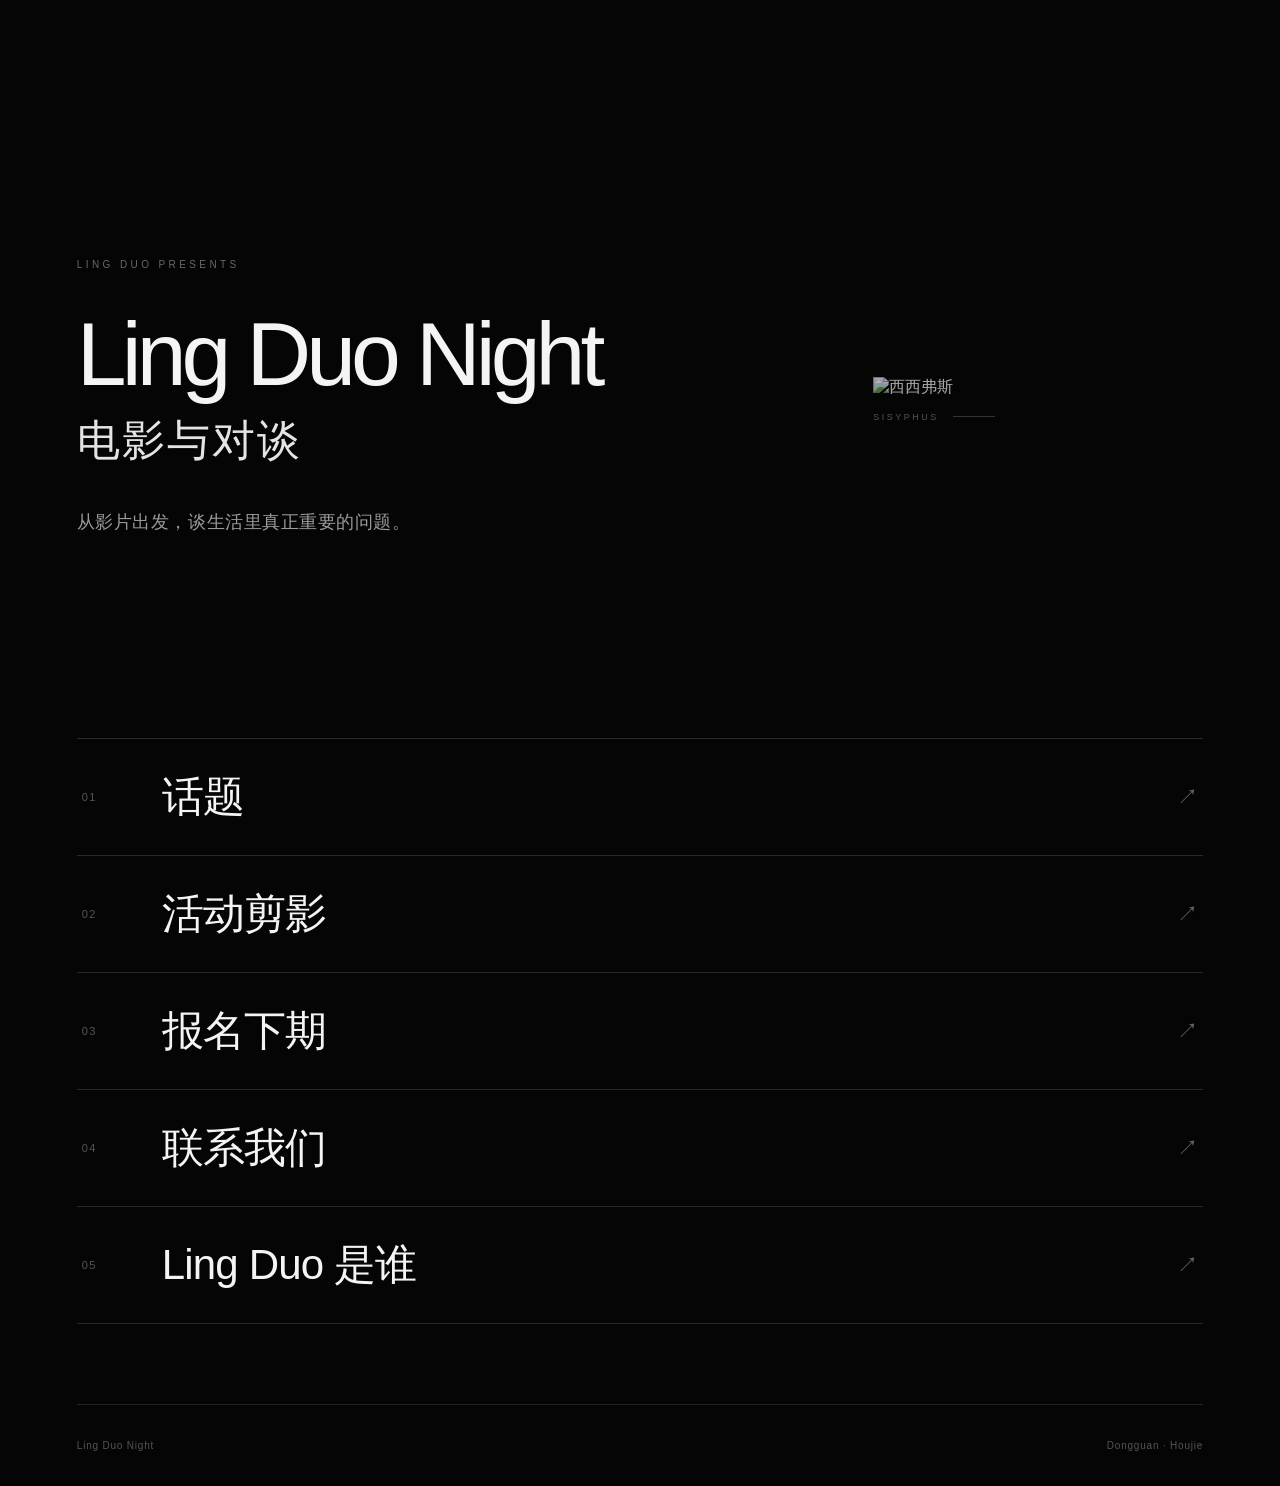
==== index.html @ 49d31a4d "Update gallery and site" ====
<!DOCTYPE html>
<html lang="zh-CN">

<head>
  <meta charset="UTF-8">
  <meta name="viewport" content="width=device-width, initial-scale=1.0">

  <title>Ling Duo Night｜电影与对谈</title>

  <link rel="stylesheet" href="style.css">
</head>


<body>

  <main class="home">

    <!-- =========================================
         HERO
    ========================================== -->

    <section class="hero home-hero">

      <!-- 左侧文字 -->
      <div class="hero-copy">

        <div class="small-title">
          LING DUO PRESENTS
        </div>


        <h1>
          Ling Duo Night
          <span>电影与对谈</span>
        </h1>


        <p class="intro">
          从影片出发，谈生活里真正重要的问题。
        </p>

      </div>


      <!-- 右侧艺术图 -->
      <figure class="home-art">

        <img
          src="images/sisyphus.jpg"
          alt="西西弗斯"
        >

        <figcaption>
          <span>SISYPHUS</span>
          <span class="art-caption-line"></span>
        </figcaption>

      </figure>

    </section>



    <!-- =========================================
         MENU
    ========================================== -->

    <nav class="menu">


      <a href="topics.html" class="menu-item">

        <span class="number">
          01
        </span>

        <span class="menu-title">
          话题
        </span>

        <span class="arrow">
          ↗
        </span>

      </a>



      <a href="gallery.html" class="menu-item">

        <span class="number">
          02
        </span>

        <span class="menu-title">
          活动剪影
        </span>

        <span class="arrow">
          ↗
        </span>

      </a>



      <a href="signup.html" class="menu-item">

        <span class="number">
          03
        </span>

        <span class="menu-title">
          报名下期
        </span>

        <span class="arrow">
          ↗
        </span>

      </a>



      <a href="contact.html" class="menu-item">

        <span class="number">
          04
        </span>

        <span class="menu-title">
          联系我们
        </span>

        <span class="arrow">
          ↗
        </span>

      </a>



      <a href="about.html" class="menu-item">

        <span class="number">
          05
        </span>

        <span class="menu-title">
          Ling Duo 是谁
        </span>

        <span class="arrow">
          ↗
        </span>

      </a>


    </nav>

  </main>



  <!-- =========================================
       FOOTER
  ========================================== -->

  <footer>

    <span>
      Ling Duo Night
    </span>

    <span>
      Dongguan · Houjie
    </span>

  </footer>


</body>

</html>
---- style.css ----
/* =========================================
   LING DUO NIGHT
   GLOBAL STYLE
========================================= */


/* =========================================
   01. RESET
========================================= */

* {
  margin: 0;
  padding: 0;
  box-sizing: border-box;
}

html {
  scroll-behavior: smooth;
}

body {
  background: #050505;
  color: #f4f4f4;

  font-family:
    -apple-system,
    BlinkMacSystemFont,
    "Helvetica Neue",
    Arial,
    "PingFang SC",
    "Hiragino Sans GB",
    "Microsoft YaHei",
    sans-serif;

  min-height: 100vh;

  -webkit-font-smoothing: antialiased;
}


/* =========================================
   02. HOME
========================================= */

.home {
  width: 88%;
  max-width: 1200px;

  margin: 0 auto;

  padding: 90px 0 80px;
}


/* =========================================
   03. HERO
========================================= */

.hero {
  position: relative;

  min-height: 64vh;

  display: flex;
  flex-direction: column;
  justify-content: center;
}

.small-title {
  position: absolute;

  top: 10px;
  left: 0;

  font-size: 10px;

  letter-spacing: 0.34em;

  color: #686868;
}

.hero-content {
  max-width: 950px;
}

h1 {
  max-width: 1000px;

  font-size: clamp(54px, 8vw, 108px);

  font-weight: 400;

  letter-spacing: -0.055em;

  line-height: 0.92;
}

h1 span {
  display: block;

  margin-top: 25px;

  font-size: 0.48em;

  font-weight: 300;

  letter-spacing: 0.05em;

  color: #e4e4e4;
}

.intro {
  max-width: 600px;

  margin-top: 48px;

  font-size: 18px;

  font-weight: 300;

  line-height: 1.9;

  letter-spacing: 0.03em;

  color: #9b9b9b;
}


/* =========================================
   04. HOME MENU
========================================= */

.menu {
  margin-top: 55px;

  border-top: 1px solid #292929;
}

.menu-item {
  display: grid;

  grid-template-columns: 80px 1fr 50px;

  align-items: center;

  padding: 30px 5px;

  border-bottom: 1px solid #292929;

  color: #f4f4f4;

  text-decoration: none;

  transition:
    padding 0.3s ease,
    background 0.3s ease;
}

.menu-item:hover {
  padding-left: 18px;

  background: #0d0d0d;
}

.number {
  font-size: 11px;

  color: #555;

  letter-spacing: 0.12em;
}

.menu-title {
  font-size: clamp(24px, 4vw, 42px);

  font-weight: 300;

  letter-spacing: -0.02em;
}

.arrow {
  font-size: 21px;

  text-align: right;

  color: #666;

  transition:
    transform 0.3s ease,
    color 0.3s ease;
}

.menu-item:hover .arrow {
  transform: translate(5px, -5px);

  color: white;
}


/* =========================================
   05. INTERNAL PAGES
========================================= */

.page {
  width: 88%;
  max-width: 1000px;

  margin: 0 auto;

  padding: 60px 0 120px;
}

.back {
  display: inline-block;

  margin-bottom: 100px;

  color: #777;

  text-decoration: none;

  font-size: 14px;

  transition: color 0.3s ease;
}

.back:hover {
  color: white;
}

.page-label {
  margin-bottom: 24px;

  color: #666;

  font-size: 11px;

  letter-spacing: 0.25em;

  text-transform: uppercase;
}

.page h2 {
  max-width: 900px;

  margin-bottom: 55px;

  font-size: clamp(45px, 7vw, 80px);

  font-weight: 400;

  letter-spacing: -0.04em;

  line-height: 1.08;
}

.page-text {
  max-width: 700px;

  color: #999;

  font-size: 17px;

  font-weight: 300;

  line-height: 1.9;
}


/* =========================================
   06. TEXT LINK
========================================= */

.text-link {
  display: inline-block;

  padding-bottom: 3px;

  border-bottom: 1px solid #555;

  color: #bbbbbb;

  font-size: 14px;

  text-decoration: none;

  transition:
    color 0.25s ease,
    border-color 0.25s ease;
}

.text-link:hover {
  color: white;

  border-color: white;
}


/* =========================================
   07. TOPICS PAGE
========================================= */

.conversation-section {
  margin-top: 95px;
}

.section-heading {
  margin-bottom: 28px;

  color: #e5e5e5;

  font-size: 28px;

  font-weight: 400;

  letter-spacing: -0.02em;
}

.current-section .section-heading {
  color: #ffffff;

  font-size: 36px;
}


/* =========================================
   08. TOPIC ITEM
========================================= */

.conversation-item {
  display: grid;

  grid-template-columns: 70px 1fr 50px;

  align-items: center;

  gap: 10px;

  padding: 36px 10px;

  border-top: 1px solid #292929;
  border-bottom: 1px solid #292929;

  color: inherit;

  text-decoration: none;

  transition:
    padding 0.3s ease,
    background 0.3s ease;
}

.conversation-item:hover {
  padding-left: 20px;

  background: #0d0d0d;
}

.conversation-number {
  align-self: start;

  padding-top: 7px;

  color: #555;

  font-size: 11px;

  letter-spacing: 0.15em;
}

.conversation-main h4 {
  margin-bottom: 12px;

  font-size: 29px;

  font-weight: 400;

  line-height: 1.4;

  letter-spacing: -0.02em;
}

.conversation-main p {
  max-width: 720px;

  color: #777;

  font-size: 15px;

  font-weight: 300;

  line-height: 1.8;
}

.conversation-arrow {
  color: #555;

  font-size: 22px;

  text-align: right;

  transition:
    transform 0.3s ease,
    color 0.3s ease;
}

.conversation-item:hover .conversation-arrow {
  transform: translate(5px, -5px);

  color: white;
}


/* =========================================
   09. CURRENT EVENT
========================================= */

.current-item {
  padding-top: 48px;
  padding-bottom: 48px;
}

.current-item .conversation-number {
  color: #777;
}

.current-item .conversation-main h4 {
  max-width: 850px;

  margin-bottom: 16px;

  color: #f6f6f6;

  font-size: clamp(34px, 4vw, 48px);

  line-height: 1.25;
}

.current-item .conversation-main p {
  color: #999;

  font-size: 17px;
}


/* =========================================
   10. TOPIC DETAIL
========================================= */

.topic-detail {
  max-width: 1100px;
}

.topic-film {
  margin-top: -28px;
  margin-bottom: 22px;

  color: #777;

  font-size: 12px;

  letter-spacing: 0.18em;

  text-transform: uppercase;
}

.topic-lead {
  max-width: 620px;

  margin-bottom: 70px;

  color: #999;

  font-size: 18px;

  font-weight: 300;

  line-height: 1.9;
}


/* =========================================
   11. TOPIC DESCRIPTION
========================================= */

.topic-description {
  max-width: 680px;
}

.topic-description p {
  margin-bottom: 24px;

  color: #a0a0a0;

  font-size: 17px;

  font-weight: 300;

  line-height: 1.95;
}

.topic-question {
  margin-top: 42px;
  margin-bottom: 0;

  color: #f2f2f2;

  font-size: 30px;

  font-weight: 400;

  line-height: 1.6;
}


/* =========================================
   12. SCREENED OUT LAYOUT
========================================= */

.screened-layout {
  display: grid;

  grid-template-columns: 400px 1fr;

  gap: 75px;

  align-items: start;
}

.screened-poster-column {
  position: sticky;

  top: 40px;
}

.screened-content-column {
  min-width: 0;
}

.topic-poster {
  width: 100%;
}

.small-poster {
  width: 100%;

  margin: 0;
}

.topic-poster img {
  display: block;

  width: 100%;
  height: auto;

  border: 1px solid #1f1f1f;
}


/* =========================================
   13. EVENT INFORMATION
========================================= */

.event-info {
  margin-top: 55px;

  padding: 34px 0;

  border-top: 1px solid #292929;
  border-bottom: 1px solid #292929;
}

.refined-event-info {
  display: grid;

  grid-template-columns: 1fr;

  gap: 26px;
}

.event-info span,
.refined-event-info span {
  display: block;

  margin-bottom: 10px;

  color: #5f5f5f;

  font-size: 10px;

  letter-spacing: 0.22em;

  text-transform: uppercase;
}

.event-info p,
.refined-event-info p {
  color: #e0e0e0;

  font-size: 16px;

  font-weight: 300;

  line-height: 1.7;
}


/* =========================================
   14. SIGN UP
========================================= */

.signup-area {
  margin-top: 50px;
}

.signup-button {
  display: inline-block;

  padding: 17px 30px;

  border: 1px solid #dddddd;

  color: #ffffff;

  font-size: 15px;

  letter-spacing: 0.03em;

  text-decoration: none;

  transition:
    background 0.25s ease,
    color 0.25s ease,
    border-color 0.25s ease;
}

.signup-button:hover {
  background: white;

  color: black;

  border-color: white;
}

.signup-note,
.new-signup-note {
  margin-top: 26px;

  color: #777;

  font-size: 14px;

  font-weight: 300;

  line-height: 1.9;
}


/* =========================================
   15. EDUCATION AI
========================================= */

.past-topic-detail {
  max-width: 900px;
}

.past-topic-detail h2 {
  max-width: 820px;

  font-size: clamp(36px, 4.5vw, 56px);

  line-height: 1.18;

  letter-spacing: -0.035em;
}


/* =========================================
   16. EDUCATION AI VERTICAL IMAGE
========================================= */

.education-photo {
  width: 100%;
  max-width: 340px;

  margin: 10px 0 70px;
}

.education-photo img {
  display: block;

  width: 100%;
  height: auto;

  border: 1px solid #1f1f1f;
}

.past-topic-content {
  margin-top: 65px;
}


/* =========================================
   17. MEDIA REFERENCE
========================================= */

.media-reference {
  display: grid;

  grid-template-columns: 65px 1fr;

  gap: 30px;

  margin-top: 85px;

  padding: 38px 0;

  border-top: 1px solid #292929;
  border-bottom: 1px solid #292929;
}

.media-number {
  padding-top: 3px;

  color: #555;

  font-size: 11px;

  letter-spacing: 0.15em;
}

.media-label {
  display: block;

  margin-bottom: 16px;

  color: #555;

  font-size: 10px;

  letter-spacing: 0.22em;
}

.media-reference-content h3 {
  max-width: 650px;

  margin-bottom: 13px;

  color: #eeeeee;

  font-size: 25px;

  font-weight: 400;

  line-height: 1.55;
}

.media-reference-content p {
  margin-bottom: 25px;

  color: #777;

  font-size: 14px;
}


/* =========================================
   18. DISCUSSION REVIEW
========================================= */

.discussion-review {
  margin-top: 100px;
}

.discussion-label {
  margin-bottom: 18px;

  color: #555;

  font-size: 10px;

  letter-spacing: 0.25em;
}

.discussion-review h3 {
  margin-bottom: 45px;

  color: #eeeeee;

  font-size: 32px;

  font-weight: 400;

  letter-spacing: -0.02em;
}

.discussion-list {
  border-top: 1px solid #292929;
}

.discussion-item {
  display: grid;

  grid-template-columns: 60px 1fr;

  gap: 25px;

  padding: 30px 0;

  border-bottom: 1px solid #292929;
}

.discussion-item span {
  padding-top: 4px;

  color: #555;

  font-size: 11px;

  letter-spacing: 0.15em;
}

.discussion-item p {
  max-width: 680px;

  color: #aaaaaa;

  font-size: 17px;

  font-weight: 300;

  line-height: 1.85;
}


/* =========================================
   19. TOPIC CLOSING
========================================= */

.topic-closing {
  max-width: 680px;

  margin-top: 100px;

  padding-top: 35px;

  border-top: 1px solid #292929;
}

.topic-closing span {
  display: block;

  margin-bottom: 22px;

  color: #555;

  font-size: 10px;

  letter-spacing: 0.22em;
}

.topic-closing p {
  color: #999;

  font-size: 18px;

  font-weight: 300;

  line-height: 1.95;
}


/* =========================================
   20. GENERAL BUTTON
========================================= */

.button {
  display: inline-block;

  margin-top: 50px;

  padding: 16px 28px;

  border: 1px solid #444;

  color: white;

  text-decoration: none;

  transition:
    background 0.3s ease,
    color 0.3s ease,
    border-color 0.3s ease;
}

.button:hover {
  background: white;

  color: black;

  border-color: white;
}


/* =========================================
   21. GALLERY PAGE
========================================= */

.gallery-page {
  max-width: 1100px;
}

.gallery-intro {
  max-width: 680px;
}

.gallery-event {
  margin-top: 110px;
}


/* =========================================
   22. GALLERY EVENT HEADER
========================================= */

.gallery-event-header {
  display: grid;

  grid-template-columns: 70px 1fr;

  gap: 20px;

  padding-top: 34px;

  border-top: 1px solid #292929;
}

.gallery-event-number {
  padding-top: 4px;

  color: #555;

  font-size: 11px;

  letter-spacing: 0.16em;
}

.gallery-event-info {
  max-width: 780px;
}

.gallery-event-label {
  display: block;

  margin-bottom: 18px;

  color: #555;

  font-size: 10px;

  letter-spacing: 0.23em;
}

.gallery-event-info h3 {
  max-width: 760px;

  margin-bottom: 18px;

  color: #eeeeee;

  font-size: clamp(29px, 4vw, 43px);

  font-weight: 400;

  line-height: 1.35;

  letter-spacing: -0.025em;
}

.gallery-event-info p {
  max-width: 670px;

  margin-bottom: 25px;

  color: #888;

  font-size: 16px;

  font-weight: 300;

  line-height: 1.85;
}


/* =========================================
   23. GALLERY HERO
========================================= */

.gallery-hero {
  width: 100%;

  margin-top: 70px;

  overflow: hidden;

  background: #0d0d0d;
}

.gallery-hero img {
  display: block;

  width: 100%;

  aspect-ratio: 16 / 9;

  object-fit: cover;

  object-position: center;

  transition:
    transform 0.7s ease,
    opacity 0.4s ease;
}

.gallery-hero:hover img {
  transform: scale(1.01);

  opacity: 0.94;
}


/* =========================================
   24. GALLERY TWO COLUMNS
========================================= */

.gallery-two-column {
  display: grid;

  grid-template-columns: 1fr 1fr;

  gap: 18px;

  margin-top: 18px;
}

.gallery-landscape {
  overflow: hidden;

  background: #0d0d0d;
}

.gallery-landscape img {
  display: block;

  width: 100%;

  aspect-ratio: 4 / 3;

  object-fit: cover;

  transition:
    transform 0.7s ease,
    opacity 0.4s ease;
}

.gallery-landscape:hover img {
  transform: scale(1.012);

  opacity: 0.94;
}


/* =========================================
   25. GALLERY NOTE
========================================= */

.gallery-note {
  max-width: 650px;

  margin: 90px 0 75px;
}

.gallery-note span {
  display: block;

  margin-bottom: 20px;

  color: #555;

  font-size: 10px;

  letter-spacing: 0.24em;
}

.gallery-note p {
  color: #aaa;

  font-size: 20px;

  font-weight: 300;

  line-height: 1.8;
}

.gallery-detail-row {
  margin-top: 0;
}


/* =========================================
   26. AROUND THE ROOM
========================================= */

.gallery-details-section {
  margin-top: 120px;

  padding-top: 35px;

  border-top: 1px solid #292929;
}

.gallery-section-label {
  margin-bottom: 18px;

  color: #555;

  font-size: 10px;

  letter-spacing: 0.24em;
}

.gallery-details-section h3 {
  margin-bottom: 18px;

  color: #eeeeee;

  font-size: 32px;

  font-weight: 400;

  letter-spacing: -0.02em;
}

.gallery-details-section > p {
  max-width: 620px;

  color: #888;

  font-size: 16px;

  font-weight: 300;

  line-height: 1.85;
}


/* =========================================
   27. GALLERY PORTRAIT GRID
========================================= */

.gallery-portrait-grid {
  display: grid;

  grid-template-columns: repeat(3, 1fr);

  gap: 18px;

  margin-top: 55px;

  align-items: start;
}

.gallery-portrait {
  overflow: hidden;

  background: #0d0d0d;
}

.gallery-portrait img {
  display: block;

  width: 100%;
  height: auto;

  transition:
    transform 0.7s ease,
    opacity 0.4s ease;
}

.gallery-portrait:hover img {
  transform: scale(1.01);

  opacity: 0.94;
}


/* =========================================
   28. GALLERY CLOSING
========================================= */

.gallery-closing {
  max-width: 680px;

  margin-top: 120px;

  padding-top: 34px;

  border-top: 1px solid #292929;
}

.gallery-closing span {
  display: block;

  margin-bottom: 20px;

  color: #555;

  font-size: 10px;

  letter-spacing: 0.23em;
}

.gallery-closing p {
  color: #dddddd;

  font-size: 22px;

  font-weight: 300;

  line-height: 1.7;
}


/* =========================================
   29. FOOTER
========================================= */

footer {
  width: 88%;
  max-width: 1200px;

  margin: 0 auto;

  padding: 35px 0;

  border-top: 1px solid #222;

  display: flex;

  justify-content: space-between;

  color: #555;

  font-size: 10px;

  letter-spacing: 0.08em;
}


/* =========================================
   30. TABLET
========================================= */

@media (max-width: 950px) {

  .home {
    width: 90%;
  }

  .screened-layout {
    grid-template-columns: 1fr;

    gap: 45px;
  }

  .screened-poster-column {
    position: static;
  }

  .small-poster {
    max-width: 420px;
  }

  .topic-lead {
    margin-bottom: 45px;
  }

  .gallery-portrait-grid {
    grid-template-columns: repeat(2, 1fr);
  }

}


/* =========================================
   31. MOBILE
========================================= */

@media (max-width: 700px) {

  /* HOME */

  .home {
    width: 88%;

    padding-top: 55px;
  }

  .hero {
    min-height: 68vh;

    justify-content: center;
  }

  .small-title {
    top: 0;

    font-size: 9px;
  }

  h1 {
    max-width: 100%;

    font-size: clamp(50px, 15vw, 76px);

    line-height: 0.95;
  }

  h1 span {
    margin-top: 18px;

    font-size: 0.47em;

    letter-spacing: 0.06em;
  }

  .intro {
    max-width: 90%;

    margin-top: 38px;

    font-size: 16px;

    line-height: 1.8;
  }


  /* HOME MENU */

  .menu {
    margin-top: 30px;
  }

  .menu-item {
    grid-template-columns: 50px 1fr 30px;

    padding: 25px 0;
  }

  .menu-item:hover {
    padding-left: 8px;
  }

  .menu-title {
    font-size: 26px;
  }


  /* INTERNAL PAGES */

  .page {
    width: 88%;

    padding-top: 35px;
  }

  .back {
    margin-bottom: 70px;
  }

  .page h2 {
    margin-bottom: 40px;

    font-size: clamp(42px, 12vw, 64px);
  }

  .page-text {
    font-size: 16px;
  }


  /* TOPICS */

  .conversation-section {
    margin-top: 70px;
  }

  .section-heading {
    margin-bottom: 22px;

    font-size: 24px;
  }

  .current-section .section-heading {
    font-size: 30px;
  }

  .conversation-item {
    grid-template-columns: 38px 1fr 24px;

    gap: 8px;

    padding: 28px 0;
  }

  .conversation-item:hover {
    padding-left: 5px;
  }

  .conversation-number {
    padding-top: 5px;
  }

  .conversation-main h4 {
    font-size: 23px;

    line-height: 1.4;
  }

  .conversation-main p {
    font-size: 14px;
  }

  .current-item {
    padding-top: 38px;
    padding-bottom: 38px;
  }

  .current-item .conversation-main h4 {
    font-size: 30px;

    line-height: 1.3;
  }

  .current-item .conversation-main p {
    font-size: 15px;
  }


  /* TOPIC DETAIL */

  .topic-film {
    margin-top: -14px;
    margin-bottom: 18px;

    font-size: 11px;
  }

  .topic-lead {
    margin-bottom: 38px;

    font-size: 16px;

    line-height: 1.8;
  }

  .screened-layout {
    gap: 35px;
  }

  .small-poster {
    max-width: 100%;
  }

  .topic-description p {
    font-size: 16px;

    line-height: 1.9;
  }

  .topic-question {
    margin-top: 30px;

    font-size: 24px;

    line-height: 1.55;
  }

  .refined-event-info {
    margin-top: 42px;

    gap: 22px;

    padding: 28px 0;
  }

  .refined-event-info p {
    font-size: 15px;
  }

  .signup-area {
    margin-top: 40px;
  }

  .signup-note,
  .new-signup-note {
    margin-top: 20px;

    font-size: 13px;

    line-height: 1.8;
  }


  /* EDUCATION AI */

  .past-topic-detail h2 {
    max-width: 100%;

    font-size: 38px;

    line-height: 1.2;
  }

  .education-photo {
    max-width: 280px;

    margin: 5px 0 50px;
  }

  .past-topic-content {
    margin-top: 45px;
  }

  .media-reference {
    grid-template-columns: 35px 1fr;

    gap: 15px;

    margin-top: 65px;

    padding: 30px 0;
  }

  .media-reference-content h3 {
    font-size: 21px;
  }

  .discussion-review {
    margin-top: 75px;
  }

  .discussion-review h3 {
    margin-bottom: 35px;

    font-size: 27px;
  }

  .discussion-item {
    grid-template-columns: 35px 1fr;

    gap: 15px;

    padding: 25px 0;
  }

  .discussion-item p {
    font-size: 16px;
  }

  .topic-closing {
    margin-top: 75px;
  }

  .topic-closing p {
    font-size: 16px;
  }


  /* GALLERY */

  .gallery-event {
    margin-top: 75px;
  }

  .gallery-event-header {
    grid-template-columns: 35px 1fr;

    gap: 12px;
  }

  .gallery-event-info h3 {
    font-size: 27px;
  }

  .gallery-event-info p {
    font-size: 15px;
  }

  .gallery-hero {
    margin-top: 50px;
  }

  .gallery-hero img {
    height: auto;

    aspect-ratio: auto;

    object-fit: contain;
  }

  .gallery-two-column {
    grid-template-columns: 1fr;

    gap: 12px;

    margin-top: 12px;
  }

  .gallery-landscape img {
    height: auto;

    aspect-ratio: auto;

    object-fit: contain;
  }

  .gallery-note {
    margin: 65px 0 55px;
  }

  .gallery-note p {
    font-size: 18px;
  }

  .gallery-details-section {
    margin-top: 80px;
  }

  .gallery-details-section h3 {
    font-size: 27px;
  }

  .gallery-details-section > p {
    font-size: 15px;
  }

  .gallery-portrait-grid {
    grid-template-columns: 1fr;

    gap: 12px;

    margin-top: 40px;
  }

  .gallery-closing {
    margin-top: 80px;
  }

  .gallery-closing p {
    font-size: 19px;
  }


  /* FOOTER */

  footer {
    flex-direction: column;

    gap: 10px;
  }

}/* =========================================
   HOME HERO — SISYPHUS EDITION
========================================= */

.home-hero {
  min-height: 67vh;

  display: grid;

  grid-template-columns:
    minmax(0, 1fr)
    minmax(250px, 330px);

  gap: clamp(60px, 8vw, 125px);

  align-items: center;

  padding: 40px 0 25px;
}



/* =========================================
   HERO COPY
========================================= */

.hero-copy {
  min-width: 0;
}


.home-hero .small-title {
  position: static;

  margin-bottom: 42px;

  color: #686868;

  font-size: 10px;

  letter-spacing: 0.34em;
}


.home-hero h1 {
  max-width: 800px;

  font-size: clamp(54px, 7vw, 96px);

  line-height: 0.94;
}


.home-hero h1 span {
  margin-top: 24px;
}


.home-hero .intro {
  max-width: 560px;

  margin-top: 45px;
}



/* =========================================
   SISYPHUS ART
========================================= */

.home-art {
  width: 100%;

  max-width: 330px;

  justify-self: end;

  margin: 0;
}


.home-art img {
  display: block;

  width: 100%;
  height: auto;

  /*
    稍微把原画压暗、降低饱和度，
    让它融进黑色网站，而不是像一张突兀的海报。
  */

  filter:
    brightness(0.72)
    contrast(1.07)
    saturate(0.82);

  opacity: 0.94;

  transition:
    filter 0.5s ease,
    opacity 0.5s ease,
    transform 0.6s ease;
}


.home-art:hover img {
  filter:
    brightness(0.82)
    contrast(1.06)
    saturate(0.9);

  opacity: 1;

  transform: scale(1.008);
}



/* =========================================
   ART CAPTION
========================================= */

.home-art figcaption {
  display: flex;

  align-items: center;

  gap: 14px;

  margin-top: 14px;

  color: #555;

  font-size: 9px;

  letter-spacing: 0.28em;
}


.art-caption-line {
  display: block;

  width: 42px;
  height: 1px;

  background: #333;
}



/* =========================================
   MENU RELATIONSHIP
========================================= */

.home-hero + .menu {
  margin-top: 45px;
}



/* =========================================
   TABLET
========================================= */

@media (max-width: 950px) {

  .home-hero {
    grid-template-columns:
      minmax(0, 1fr)
      270px;

    gap: 55px;
  }


  .home-art {
    max-width: 270px;
  }


  .home-hero h1 {
    font-size: clamp(52px, 7vw, 78px);
  }

}



/* =========================================
   MOBILE
========================================= */

@media (max-width: 700px) {

  .home-hero {
    min-height: auto;

    grid-template-columns: 1fr;

    gap: 50px;

    padding-top: 20px;
    padding-bottom: 35px;
  }


  .home-hero .small-title {
    margin-bottom: 36px;
  }


  .home-hero h1 {
    font-size: clamp(50px, 15vw, 70px);

    line-height: 0.96;
  }


  .home-hero .intro {
    max-width: 90%;

    margin-top: 36px;
  }


  /*
    手机版不让图片铺满屏幕，
    保持它像一幅作品。
  */

  .home-art {
    width: 62%;

    max-width: 270px;

    justify-self: end;
  }


  .home-art figcaption {
    margin-top: 11px;

    font-size: 8px;
  }


  .art-caption-line {
    width: 30px;
  }


  .home-hero + .menu {
    margin-top: 15px;
  }

}
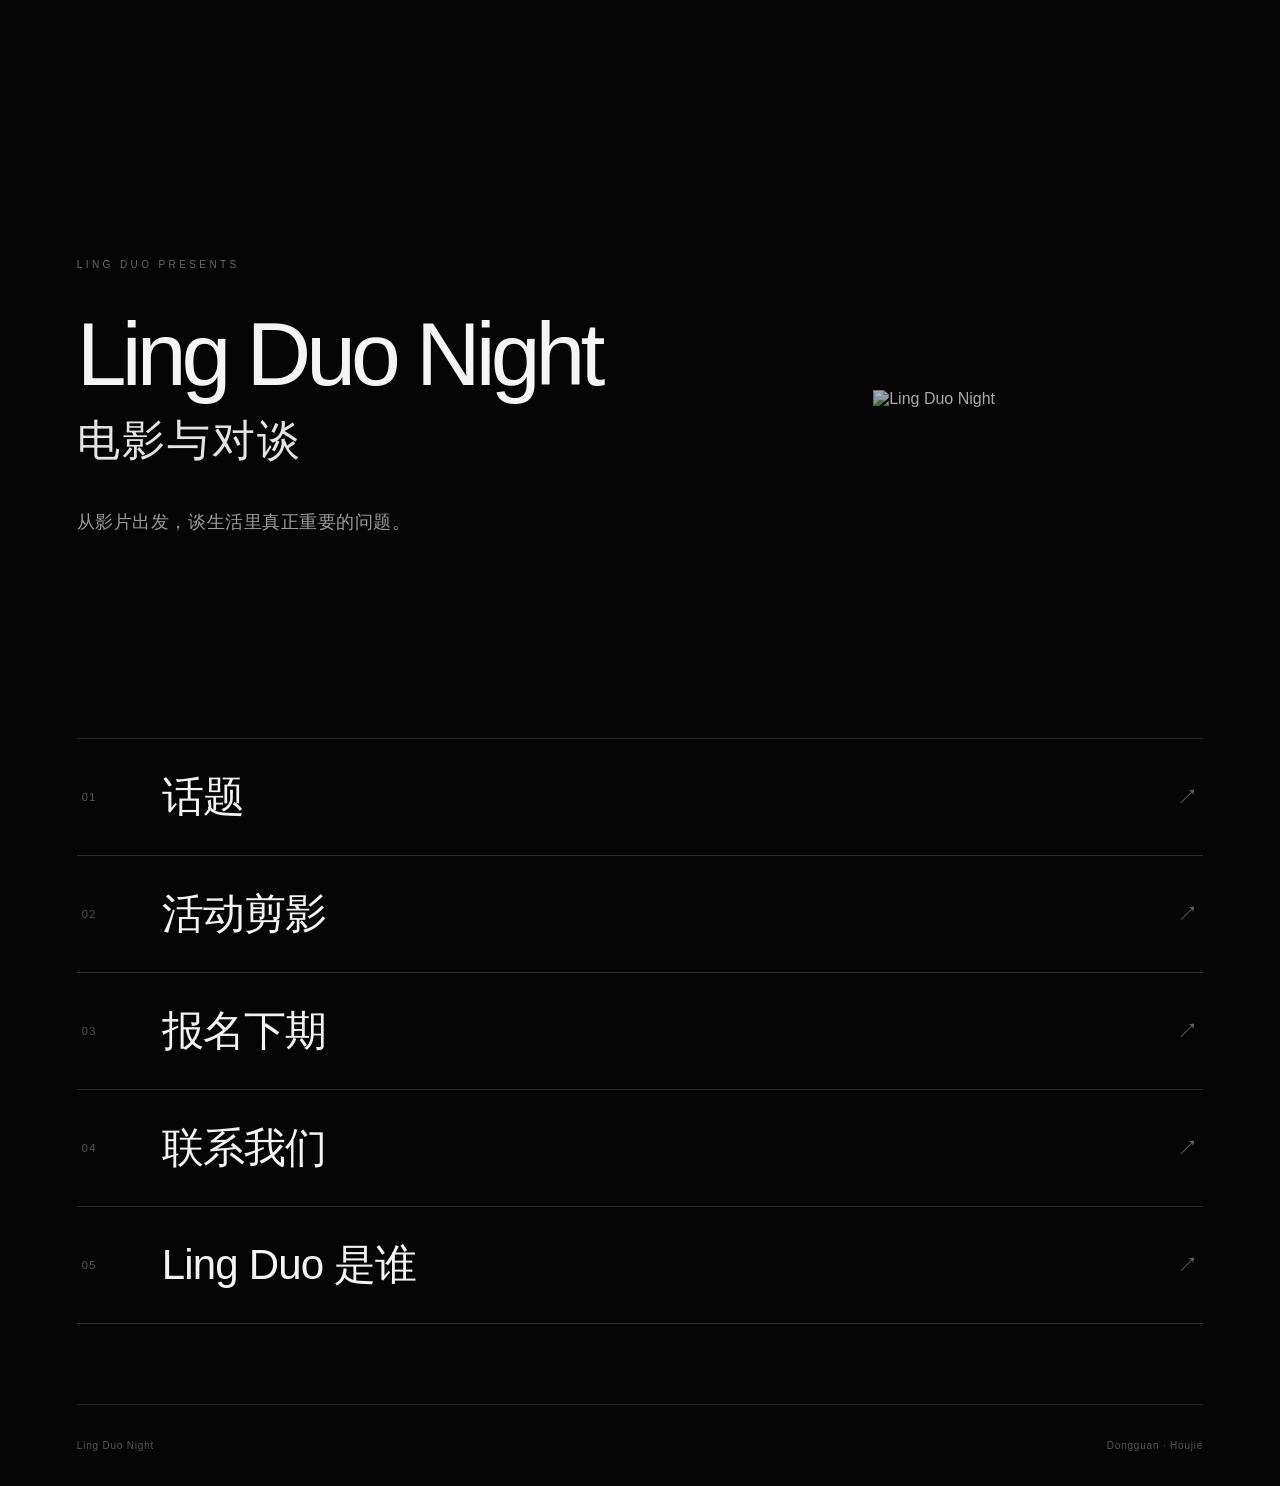
==== commit 5554b13d: "Update Ling Duo Night website" ====
--- a/index.html
+++ b/index.html
@@ -42,18 +42,13 @@
       </div>
 
 
-      <!-- 右侧艺术图 -->
+      <!-- 右侧图片 -->
       <figure class="home-art">
 
         <img
           src="images/sisyphus.jpg"
-          alt="西西弗斯"
+          alt="Ling Duo Night"
         >
-
-        <figcaption>
-          <span>SISYPHUS</span>
-          <span class="art-caption-line"></span>
-        </figcaption>
 
       </figure>
 
--- a/style.css
+++ b/style.css
@@ -19,6 +19,8 @@
 }
 
 body {
+  min-height: 100vh;
+
   background: #050505;
   color: #f4f4f4;
 
@@ -32,9 +34,15 @@
     "Microsoft YaHei",
     sans-serif;
 
-  min-height: 100vh;
-
   -webkit-font-smoothing: antialiased;
+}
+
+img {
+  max-width: 100%;
+}
+
+a {
+  color: inherit;
 }
 
 
@@ -53,34 +61,19 @@
 
 
 /* =========================================
-   03. HERO
+   03. BASIC HERO
 ========================================= */
 
 .hero {
   position: relative;
-
-  min-height: 64vh;
-
-  display: flex;
-  flex-direction: column;
-  justify-content: center;
 }
 
 .small-title {
-  position: absolute;
-
-  top: 10px;
-  left: 0;
+  color: #686868;
 
   font-size: 10px;
 
   letter-spacing: 0.34em;
-
-  color: #686868;
-}
-
-.hero-content {
-  max-width: 950px;
 }
 
 h1 {
@@ -90,9 +83,9 @@
 
   font-weight: 400;
 
+  line-height: 0.92;
+
   letter-spacing: -0.055em;
-
-  line-height: 0.92;
 }
 
 h1 span {
@@ -100,13 +93,13 @@
 
   margin-top: 25px;
 
+  color: #e4e4e4;
+
   font-size: 0.48em;
 
   font-weight: 300;
 
   letter-spacing: 0.05em;
-
-  color: #e4e4e4;
 }
 
 .intro {
@@ -114,6 +107,8 @@
 
   margin-top: 48px;
 
+  color: #9b9b9b;
+
   font-size: 18px;
 
   font-weight: 300;
@@ -121,1557 +116,11 @@
   line-height: 1.9;
 
   letter-spacing: 0.03em;
-
-  color: #9b9b9b;
-}
-
-
-/* =========================================
-   04. HOME MENU
-========================================= */
-
-.menu {
-  margin-top: 55px;
-
-  border-top: 1px solid #292929;
-}
-
-.menu-item {
-  display: grid;
-
-  grid-template-columns: 80px 1fr 50px;
-
-  align-items: center;
-
-  padding: 30px 5px;
-
-  border-bottom: 1px solid #292929;
-
-  color: #f4f4f4;
-
-  text-decoration: none;
-
-  transition:
-    padding 0.3s ease,
-    background 0.3s ease;
-}
-
-.menu-item:hover {
-  padding-left: 18px;
-
-  background: #0d0d0d;
-}
-
-.number {
-  font-size: 11px;
-
-  color: #555;
-
-  letter-spacing: 0.12em;
-}
-
-.menu-title {
-  font-size: clamp(24px, 4vw, 42px);
-
-  font-weight: 300;
-
-  letter-spacing: -0.02em;
-}
-
-.arrow {
-  font-size: 21px;
-
-  text-align: right;
-
-  color: #666;
-
-  transition:
-    transform 0.3s ease,
-    color 0.3s ease;
-}
-
-.menu-item:hover .arrow {
-  transform: translate(5px, -5px);
-
-  color: white;
-}
-
-
-/* =========================================
-   05. INTERNAL PAGES
-========================================= */
-
-.page {
-  width: 88%;
-  max-width: 1000px;
-
-  margin: 0 auto;
-
-  padding: 60px 0 120px;
-}
-
-.back {
-  display: inline-block;
-
-  margin-bottom: 100px;
-
-  color: #777;
-
-  text-decoration: none;
-
-  font-size: 14px;
-
-  transition: color 0.3s ease;
-}
-
-.back:hover {
-  color: white;
-}
-
-.page-label {
-  margin-bottom: 24px;
-
-  color: #666;
-
-  font-size: 11px;
-
-  letter-spacing: 0.25em;
-
-  text-transform: uppercase;
-}
-
-.page h2 {
-  max-width: 900px;
-
-  margin-bottom: 55px;
-
-  font-size: clamp(45px, 7vw, 80px);
-
-  font-weight: 400;
-
-  letter-spacing: -0.04em;
-
-  line-height: 1.08;
-}
-
-.page-text {
-  max-width: 700px;
-
-  color: #999;
-
-  font-size: 17px;
-
-  font-weight: 300;
-
-  line-height: 1.9;
-}
-
-
-/* =========================================
-   06. TEXT LINK
-========================================= */
-
-.text-link {
-  display: inline-block;
-
-  padding-bottom: 3px;
-
-  border-bottom: 1px solid #555;
-
-  color: #bbbbbb;
-
-  font-size: 14px;
-
-  text-decoration: none;
-
-  transition:
-    color 0.25s ease,
-    border-color 0.25s ease;
-}
-
-.text-link:hover {
-  color: white;
-
-  border-color: white;
-}
-
-
-/* =========================================
-   07. TOPICS PAGE
-========================================= */
-
-.conversation-section {
-  margin-top: 95px;
-}
-
-.section-heading {
-  margin-bottom: 28px;
-
-  color: #e5e5e5;
-
-  font-size: 28px;
-
-  font-weight: 400;
-
-  letter-spacing: -0.02em;
-}
-
-.current-section .section-heading {
-  color: #ffffff;
-
-  font-size: 36px;
-}
-
-
-/* =========================================
-   08. TOPIC ITEM
-========================================= */
-
-.conversation-item {
-  display: grid;
-
-  grid-template-columns: 70px 1fr 50px;
-
-  align-items: center;
-
-  gap: 10px;
-
-  padding: 36px 10px;
-
-  border-top: 1px solid #292929;
-  border-bottom: 1px solid #292929;
-
-  color: inherit;
-
-  text-decoration: none;
-
-  transition:
-    padding 0.3s ease,
-    background 0.3s ease;
-}
-
-.conversation-item:hover {
-  padding-left: 20px;
-
-  background: #0d0d0d;
-}
-
-.conversation-number {
-  align-self: start;
-
-  padding-top: 7px;
-
-  color: #555;
-
-  font-size: 11px;
-
-  letter-spacing: 0.15em;
-}
-
-.conversation-main h4 {
-  margin-bottom: 12px;
-
-  font-size: 29px;
-
-  font-weight: 400;
-
-  line-height: 1.4;
-
-  letter-spacing: -0.02em;
-}
-
-.conversation-main p {
-  max-width: 720px;
-
-  color: #777;
-
-  font-size: 15px;
-
-  font-weight: 300;
-
-  line-height: 1.8;
-}
-
-.conversation-arrow {
-  color: #555;
-
-  font-size: 22px;
-
-  text-align: right;
-
-  transition:
-    transform 0.3s ease,
-    color 0.3s ease;
-}
-
-.conversation-item:hover .conversation-arrow {
-  transform: translate(5px, -5px);
-
-  color: white;
-}
-
-
-/* =========================================
-   09. CURRENT EVENT
-========================================= */
-
-.current-item {
-  padding-top: 48px;
-  padding-bottom: 48px;
-}
-
-.current-item .conversation-number {
-  color: #777;
-}
-
-.current-item .conversation-main h4 {
-  max-width: 850px;
-
-  margin-bottom: 16px;
-
-  color: #f6f6f6;
-
-  font-size: clamp(34px, 4vw, 48px);
-
-  line-height: 1.25;
-}
-
-.current-item .conversation-main p {
-  color: #999;
-
-  font-size: 17px;
-}
-
-
-/* =========================================
-   10. TOPIC DETAIL
-========================================= */
-
-.topic-detail {
-  max-width: 1100px;
-}
-
-.topic-film {
-  margin-top: -28px;
-  margin-bottom: 22px;
-
-  color: #777;
-
-  font-size: 12px;
-
-  letter-spacing: 0.18em;
-
-  text-transform: uppercase;
-}
-
-.topic-lead {
-  max-width: 620px;
-
-  margin-bottom: 70px;
-
-  color: #999;
-
-  font-size: 18px;
-
-  font-weight: 300;
-
-  line-height: 1.9;
-}
-
-
-/* =========================================
-   11. TOPIC DESCRIPTION
-========================================= */
-
-.topic-description {
-  max-width: 680px;
-}
-
-.topic-description p {
-  margin-bottom: 24px;
-
-  color: #a0a0a0;
-
-  font-size: 17px;
-
-  font-weight: 300;
-
-  line-height: 1.95;
-}
-
-.topic-question {
-  margin-top: 42px;
-  margin-bottom: 0;
-
-  color: #f2f2f2;
-
-  font-size: 30px;
-
-  font-weight: 400;
-
-  line-height: 1.6;
-}
-
-
-/* =========================================
-   12. SCREENED OUT LAYOUT
-========================================= */
-
-.screened-layout {
-  display: grid;
-
-  grid-template-columns: 400px 1fr;
-
-  gap: 75px;
-
-  align-items: start;
-}
-
-.screened-poster-column {
-  position: sticky;
-
-  top: 40px;
-}
-
-.screened-content-column {
-  min-width: 0;
-}
-
-.topic-poster {
-  width: 100%;
-}
-
-.small-poster {
-  width: 100%;
-
-  margin: 0;
-}
-
-.topic-poster img {
-  display: block;
-
-  width: 100%;
-  height: auto;
-
-  border: 1px solid #1f1f1f;
-}
-
-
-/* =========================================
-   13. EVENT INFORMATION
-========================================= */
-
-.event-info {
-  margin-top: 55px;
-
-  padding: 34px 0;
-
-  border-top: 1px solid #292929;
-  border-bottom: 1px solid #292929;
-}
-
-.refined-event-info {
-  display: grid;
-
-  grid-template-columns: 1fr;
-
-  gap: 26px;
-}
-
-.event-info span,
-.refined-event-info span {
-  display: block;
-
-  margin-bottom: 10px;
-
-  color: #5f5f5f;
-
-  font-size: 10px;
-
-  letter-spacing: 0.22em;
-
-  text-transform: uppercase;
-}
-
-.event-info p,
-.refined-event-info p {
-  color: #e0e0e0;
-
-  font-size: 16px;
-
-  font-weight: 300;
-
-  line-height: 1.7;
-}
-
-
-/* =========================================
-   14. SIGN UP
-========================================= */
-
-.signup-area {
-  margin-top: 50px;
-}
-
-.signup-button {
-  display: inline-block;
-
-  padding: 17px 30px;
-
-  border: 1px solid #dddddd;
-
-  color: #ffffff;
-
-  font-size: 15px;
-
-  letter-spacing: 0.03em;
-
-  text-decoration: none;
-
-  transition:
-    background 0.25s ease,
-    color 0.25s ease,
-    border-color 0.25s ease;
-}
-
-.signup-button:hover {
-  background: white;
-
-  color: black;
-
-  border-color: white;
-}
-
-.signup-note,
-.new-signup-note {
-  margin-top: 26px;
-
-  color: #777;
-
-  font-size: 14px;
-
-  font-weight: 300;
-
-  line-height: 1.9;
-}
-
-
-/* =========================================
-   15. EDUCATION AI
-========================================= */
-
-.past-topic-detail {
-  max-width: 900px;
-}
-
-.past-topic-detail h2 {
-  max-width: 820px;
-
-  font-size: clamp(36px, 4.5vw, 56px);
-
-  line-height: 1.18;
-
-  letter-spacing: -0.035em;
-}
-
-
-/* =========================================
-   16. EDUCATION AI VERTICAL IMAGE
-========================================= */
-
-.education-photo {
-  width: 100%;
-  max-width: 340px;
-
-  margin: 10px 0 70px;
-}
-
-.education-photo img {
-  display: block;
-
-  width: 100%;
-  height: auto;
-
-  border: 1px solid #1f1f1f;
-}
-
-.past-topic-content {
-  margin-top: 65px;
-}
-
-
-/* =========================================
-   17. MEDIA REFERENCE
-========================================= */
-
-.media-reference {
-  display: grid;
-
-  grid-template-columns: 65px 1fr;
-
-  gap: 30px;
-
-  margin-top: 85px;
-
-  padding: 38px 0;
-
-  border-top: 1px solid #292929;
-  border-bottom: 1px solid #292929;
-}
-
-.media-number {
-  padding-top: 3px;
-
-  color: #555;
-
-  font-size: 11px;
-
-  letter-spacing: 0.15em;
-}
-
-.media-label {
-  display: block;
-
-  margin-bottom: 16px;
-
-  color: #555;
-
-  font-size: 10px;
-
-  letter-spacing: 0.22em;
-}
-
-.media-reference-content h3 {
-  max-width: 650px;
-
-  margin-bottom: 13px;
-
-  color: #eeeeee;
-
-  font-size: 25px;
-
-  font-weight: 400;
-
-  line-height: 1.55;
-}
-
-.media-reference-content p {
-  margin-bottom: 25px;
-
-  color: #777;
-
-  font-size: 14px;
-}
-
-
-/* =========================================
-   18. DISCUSSION REVIEW
-========================================= */
-
-.discussion-review {
-  margin-top: 100px;
-}
-
-.discussion-label {
-  margin-bottom: 18px;
-
-  color: #555;
-
-  font-size: 10px;
-
-  letter-spacing: 0.25em;
-}
-
-.discussion-review h3 {
-  margin-bottom: 45px;
-
-  color: #eeeeee;
-
-  font-size: 32px;
-
-  font-weight: 400;
-
-  letter-spacing: -0.02em;
-}
-
-.discussion-list {
-  border-top: 1px solid #292929;
-}
-
-.discussion-item {
-  display: grid;
-
-  grid-template-columns: 60px 1fr;
-
-  gap: 25px;
-
-  padding: 30px 0;
-
-  border-bottom: 1px solid #292929;
-}
-
-.discussion-item span {
-  padding-top: 4px;
-
-  color: #555;
-
-  font-size: 11px;
-
-  letter-spacing: 0.15em;
-}
-
-.discussion-item p {
-  max-width: 680px;
-
-  color: #aaaaaa;
-
-  font-size: 17px;
-
-  font-weight: 300;
-
-  line-height: 1.85;
-}
-
-
-/* =========================================
-   19. TOPIC CLOSING
-========================================= */
-
-.topic-closing {
-  max-width: 680px;
-
-  margin-top: 100px;
-
-  padding-top: 35px;
-
-  border-top: 1px solid #292929;
-}
-
-.topic-closing span {
-  display: block;
-
-  margin-bottom: 22px;
-
-  color: #555;
-
-  font-size: 10px;
-
-  letter-spacing: 0.22em;
-}
-
-.topic-closing p {
-  color: #999;
-
-  font-size: 18px;
-
-  font-weight: 300;
-
-  line-height: 1.95;
-}
-
-
-/* =========================================
-   20. GENERAL BUTTON
-========================================= */
-
-.button {
-  display: inline-block;
-
-  margin-top: 50px;
-
-  padding: 16px 28px;
-
-  border: 1px solid #444;
-
-  color: white;
-
-  text-decoration: none;
-
-  transition:
-    background 0.3s ease,
-    color 0.3s ease,
-    border-color 0.3s ease;
-}
-
-.button:hover {
-  background: white;
-
-  color: black;
-
-  border-color: white;
-}
-
-
-/* =========================================
-   21. GALLERY PAGE
-========================================= */
-
-.gallery-page {
-  max-width: 1100px;
-}
-
-.gallery-intro {
-  max-width: 680px;
-}
-
-.gallery-event {
-  margin-top: 110px;
-}
-
-
-/* =========================================
-   22. GALLERY EVENT HEADER
-========================================= */
-
-.gallery-event-header {
-  display: grid;
-
-  grid-template-columns: 70px 1fr;
-
-  gap: 20px;
-
-  padding-top: 34px;
-
-  border-top: 1px solid #292929;
-}
-
-.gallery-event-number {
-  padding-top: 4px;
-
-  color: #555;
-
-  font-size: 11px;
-
-  letter-spacing: 0.16em;
-}
-
-.gallery-event-info {
-  max-width: 780px;
-}
-
-.gallery-event-label {
-  display: block;
-
-  margin-bottom: 18px;
-
-  color: #555;
-
-  font-size: 10px;
-
-  letter-spacing: 0.23em;
-}
-
-.gallery-event-info h3 {
-  max-width: 760px;
-
-  margin-bottom: 18px;
-
-  color: #eeeeee;
-
-  font-size: clamp(29px, 4vw, 43px);
-
-  font-weight: 400;
-
-  line-height: 1.35;
-
-  letter-spacing: -0.025em;
-}
-
-.gallery-event-info p {
-  max-width: 670px;
-
-  margin-bottom: 25px;
-
-  color: #888;
-
-  font-size: 16px;
-
-  font-weight: 300;
-
-  line-height: 1.85;
-}
-
-
-/* =========================================
-   23. GALLERY HERO
-========================================= */
-
-.gallery-hero {
-  width: 100%;
-
-  margin-top: 70px;
-
-  overflow: hidden;
-
-  background: #0d0d0d;
-}
-
-.gallery-hero img {
-  display: block;
-
-  width: 100%;
-
-  aspect-ratio: 16 / 9;
-
-  object-fit: cover;
-
-  object-position: center;
-
-  transition:
-    transform 0.7s ease,
-    opacity 0.4s ease;
-}
-
-.gallery-hero:hover img {
-  transform: scale(1.01);
-
-  opacity: 0.94;
-}
-
-
-/* =========================================
-   24. GALLERY TWO COLUMNS
-========================================= */
-
-.gallery-two-column {
-  display: grid;
-
-  grid-template-columns: 1fr 1fr;
-
-  gap: 18px;
-
-  margin-top: 18px;
-}
-
-.gallery-landscape {
-  overflow: hidden;
-
-  background: #0d0d0d;
-}
-
-.gallery-landscape img {
-  display: block;
-
-  width: 100%;
-
-  aspect-ratio: 4 / 3;
-
-  object-fit: cover;
-
-  transition:
-    transform 0.7s ease,
-    opacity 0.4s ease;
-}
-
-.gallery-landscape:hover img {
-  transform: scale(1.012);
-
-  opacity: 0.94;
-}
-
-
-/* =========================================
-   25. GALLERY NOTE
-========================================= */
-
-.gallery-note {
-  max-width: 650px;
-
-  margin: 90px 0 75px;
-}
-
-.gallery-note span {
-  display: block;
-
-  margin-bottom: 20px;
-
-  color: #555;
-
-  font-size: 10px;
-
-  letter-spacing: 0.24em;
-}
-
-.gallery-note p {
-  color: #aaa;
-
-  font-size: 20px;
-
-  font-weight: 300;
-
-  line-height: 1.8;
-}
-
-.gallery-detail-row {
-  margin-top: 0;
-}
-
-
-/* =========================================
-   26. AROUND THE ROOM
-========================================= */
-
-.gallery-details-section {
-  margin-top: 120px;
-
-  padding-top: 35px;
-
-  border-top: 1px solid #292929;
-}
-
-.gallery-section-label {
-  margin-bottom: 18px;
-
-  color: #555;
-
-  font-size: 10px;
-
-  letter-spacing: 0.24em;
-}
-
-.gallery-details-section h3 {
-  margin-bottom: 18px;
-
-  color: #eeeeee;
-
-  font-size: 32px;
-
-  font-weight: 400;
-
-  letter-spacing: -0.02em;
-}
-
-.gallery-details-section > p {
-  max-width: 620px;
-
-  color: #888;
-
-  font-size: 16px;
-
-  font-weight: 300;
-
-  line-height: 1.85;
-}
-
-
-/* =========================================
-   27. GALLERY PORTRAIT GRID
-========================================= */
-
-.gallery-portrait-grid {
-  display: grid;
-
-  grid-template-columns: repeat(3, 1fr);
-
-  gap: 18px;
-
-  margin-top: 55px;
-
-  align-items: start;
-}
-
-.gallery-portrait {
-  overflow: hidden;
-
-  background: #0d0d0d;
-}
-
-.gallery-portrait img {
-  display: block;
-
-  width: 100%;
-  height: auto;
-
-  transition:
-    transform 0.7s ease,
-    opacity 0.4s ease;
-}
-
-.gallery-portrait:hover img {
-  transform: scale(1.01);
-
-  opacity: 0.94;
-}
-
-
-/* =========================================
-   28. GALLERY CLOSING
-========================================= */
-
-.gallery-closing {
-  max-width: 680px;
-
-  margin-top: 120px;
-
-  padding-top: 34px;
-
-  border-top: 1px solid #292929;
-}
-
-.gallery-closing span {
-  display: block;
-
-  margin-bottom: 20px;
-
-  color: #555;
-
-  font-size: 10px;
-
-  letter-spacing: 0.23em;
-}
-
-.gallery-closing p {
-  color: #dddddd;
-
-  font-size: 22px;
-
-  font-weight: 300;
-
-  line-height: 1.7;
-}
-
-
-/* =========================================
-   29. FOOTER
-========================================= */
-
-footer {
-  width: 88%;
-  max-width: 1200px;
-
-  margin: 0 auto;
-
-  padding: 35px 0;
-
-  border-top: 1px solid #222;
-
-  display: flex;
-
-  justify-content: space-between;
-
-  color: #555;
-
-  font-size: 10px;
-
-  letter-spacing: 0.08em;
-}
-
-
-/* =========================================
-   30. TABLET
-========================================= */
-
-@media (max-width: 950px) {
-
-  .home {
-    width: 90%;
-  }
-
-  .screened-layout {
-    grid-template-columns: 1fr;
-
-    gap: 45px;
-  }
-
-  .screened-poster-column {
-    position: static;
-  }
-
-  .small-poster {
-    max-width: 420px;
-  }
-
-  .topic-lead {
-    margin-bottom: 45px;
-  }
-
-  .gallery-portrait-grid {
-    grid-template-columns: repeat(2, 1fr);
-  }
-
-}
-
-
-/* =========================================
-   31. MOBILE
-========================================= */
-
-@media (max-width: 700px) {
-
-  /* HOME */
-
-  .home {
-    width: 88%;
-
-    padding-top: 55px;
-  }
-
-  .hero {
-    min-height: 68vh;
-
-    justify-content: center;
-  }
-
-  .small-title {
-    top: 0;
-
-    font-size: 9px;
-  }
-
-  h1 {
-    max-width: 100%;
-
-    font-size: clamp(50px, 15vw, 76px);
-
-    line-height: 0.95;
-  }
-
-  h1 span {
-    margin-top: 18px;
-
-    font-size: 0.47em;
-
-    letter-spacing: 0.06em;
-  }
-
-  .intro {
-    max-width: 90%;
-
-    margin-top: 38px;
-
-    font-size: 16px;
-
-    line-height: 1.8;
-  }
-
-
-  /* HOME MENU */
-
-  .menu {
-    margin-top: 30px;
-  }
-
-  .menu-item {
-    grid-template-columns: 50px 1fr 30px;
-
-    padding: 25px 0;
-  }
-
-  .menu-item:hover {
-    padding-left: 8px;
-  }
-
-  .menu-title {
-    font-size: 26px;
-  }
-
-
-  /* INTERNAL PAGES */
-
-  .page {
-    width: 88%;
-
-    padding-top: 35px;
-  }
-
-  .back {
-    margin-bottom: 70px;
-  }
-
-  .page h2 {
-    margin-bottom: 40px;
-
-    font-size: clamp(42px, 12vw, 64px);
-  }
-
-  .page-text {
-    font-size: 16px;
-  }
-
-
-  /* TOPICS */
-
-  .conversation-section {
-    margin-top: 70px;
-  }
-
-  .section-heading {
-    margin-bottom: 22px;
-
-    font-size: 24px;
-  }
-
-  .current-section .section-heading {
-    font-size: 30px;
-  }
-
-  .conversation-item {
-    grid-template-columns: 38px 1fr 24px;
-
-    gap: 8px;
-
-    padding: 28px 0;
-  }
-
-  .conversation-item:hover {
-    padding-left: 5px;
-  }
-
-  .conversation-number {
-    padding-top: 5px;
-  }
-
-  .conversation-main h4 {
-    font-size: 23px;
-
-    line-height: 1.4;
-  }
-
-  .conversation-main p {
-    font-size: 14px;
-  }
-
-  .current-item {
-    padding-top: 38px;
-    padding-bottom: 38px;
-  }
-
-  .current-item .conversation-main h4 {
-    font-size: 30px;
-
-    line-height: 1.3;
-  }
-
-  .current-item .conversation-main p {
-    font-size: 15px;
-  }
-
-
-  /* TOPIC DETAIL */
-
-  .topic-film {
-    margin-top: -14px;
-    margin-bottom: 18px;
-
-    font-size: 11px;
-  }
-
-  .topic-lead {
-    margin-bottom: 38px;
-
-    font-size: 16px;
-
-    line-height: 1.8;
-  }
-
-  .screened-layout {
-    gap: 35px;
-  }
-
-  .small-poster {
-    max-width: 100%;
-  }
-
-  .topic-description p {
-    font-size: 16px;
-
-    line-height: 1.9;
-  }
-
-  .topic-question {
-    margin-top: 30px;
-
-    font-size: 24px;
-
-    line-height: 1.55;
-  }
-
-  .refined-event-info {
-    margin-top: 42px;
-
-    gap: 22px;
-
-    padding: 28px 0;
-  }
-
-  .refined-event-info p {
-    font-size: 15px;
-  }
-
-  .signup-area {
-    margin-top: 40px;
-  }
-
-  .signup-note,
-  .new-signup-note {
-    margin-top: 20px;
-
-    font-size: 13px;
-
-    line-height: 1.8;
-  }
-
-
-  /* EDUCATION AI */
-
-  .past-topic-detail h2 {
-    max-width: 100%;
-
-    font-size: 38px;
-
-    line-height: 1.2;
-  }
-
-  .education-photo {
-    max-width: 280px;
-
-    margin: 5px 0 50px;
-  }
-
-  .past-topic-content {
-    margin-top: 45px;
-  }
-
-  .media-reference {
-    grid-template-columns: 35px 1fr;
-
-    gap: 15px;
-
-    margin-top: 65px;
-
-    padding: 30px 0;
-  }
-
-  .media-reference-content h3 {
-    font-size: 21px;
-  }
-
-  .discussion-review {
-    margin-top: 75px;
-  }
-
-  .discussion-review h3 {
-    margin-bottom: 35px;
-
-    font-size: 27px;
-  }
-
-  .discussion-item {
-    grid-template-columns: 35px 1fr;
-
-    gap: 15px;
-
-    padding: 25px 0;
-  }
-
-  .discussion-item p {
-    font-size: 16px;
-  }
-
-  .topic-closing {
-    margin-top: 75px;
-  }
-
-  .topic-closing p {
-    font-size: 16px;
-  }
-
-
-  /* GALLERY */
-
-  .gallery-event {
-    margin-top: 75px;
-  }
-
-  .gallery-event-header {
-    grid-template-columns: 35px 1fr;
-
-    gap: 12px;
-  }
-
-  .gallery-event-info h3 {
-    font-size: 27px;
-  }
-
-  .gallery-event-info p {
-    font-size: 15px;
-  }
-
-  .gallery-hero {
-    margin-top: 50px;
-  }
-
-  .gallery-hero img {
-    height: auto;
-
-    aspect-ratio: auto;
-
-    object-fit: contain;
-  }
-
-  .gallery-two-column {
-    grid-template-columns: 1fr;
-
-    gap: 12px;
-
-    margin-top: 12px;
-  }
-
-  .gallery-landscape img {
-    height: auto;
-
-    aspect-ratio: auto;
-
-    object-fit: contain;
-  }
-
-  .gallery-note {
-    margin: 65px 0 55px;
-  }
-
-  .gallery-note p {
-    font-size: 18px;
-  }
-
-  .gallery-details-section {
-    margin-top: 80px;
-  }
-
-  .gallery-details-section h3 {
-    font-size: 27px;
-  }
-
-  .gallery-details-section > p {
-    font-size: 15px;
-  }
-
-  .gallery-portrait-grid {
-    grid-template-columns: 1fr;
-
-    gap: 12px;
-
-    margin-top: 40px;
-  }
-
-  .gallery-closing {
-    margin-top: 80px;
-  }
-
-  .gallery-closing p {
-    font-size: 19px;
-  }
-
-
-  /* FOOTER */
-
-  footer {
-    flex-direction: column;
-
-    gap: 10px;
-  }
-
-}/* =========================================
-   HOME HERO — SISYPHUS EDITION
+}
+
+
+/* =========================================
+   04. HOME HERO — SISYPHUS
 ========================================= */
 
 .home-hero {
@@ -1690,29 +139,15 @@
   padding: 40px 0 25px;
 }
 
-
-
-/* =========================================
-   HERO COPY
-========================================= */
-
 .hero-copy {
   min-width: 0;
 }
 
-
 .home-hero .small-title {
   position: static;
 
   margin-bottom: 42px;
-
-  color: #686868;
-
-  font-size: 10px;
-
-  letter-spacing: 0.34em;
-}
-
+}
 
 .home-hero h1 {
   max-width: 800px;
@@ -1722,12 +157,10 @@
   line-height: 0.94;
 }
 
-
 .home-hero h1 span {
   margin-top: 24px;
 }
 
-
 .home-hero .intro {
   max-width: 560px;
 
@@ -1735,32 +168,24 @@
 }
 
 
-
-/* =========================================
-   SISYPHUS ART
+/* =========================================
+   05. SISYPHUS IMAGE
 ========================================= */
 
 .home-art {
   width: 100%;
-
   max-width: 330px;
 
   justify-self: end;
 
   margin: 0;
 }
-
 
 .home-art img {
   display: block;
 
   width: 100%;
   height: auto;
-
-  /*
-    稍微把原画压暗、降低饱和度，
-    让它融进黑色网站，而不是像一张突兀的海报。
-  */
 
   filter:
     brightness(0.72)
@@ -1774,7 +199,6 @@
     opacity 0.5s ease,
     transform 0.6s ease;
 }
-
 
 .home-art:hover img {
   filter:
@@ -1788,54 +212,1087 @@
 }
 
 
-
-/* =========================================
-   ART CAPTION
-========================================= */
-
-.home-art figcaption {
+/* =========================================
+   06. HOME MENU
+========================================= */
+
+.menu {
+  margin-top: 45px;
+
+  border-top: 1px solid #292929;
+}
+
+.menu-item {
+  display: grid;
+
+  grid-template-columns: 80px 1fr 50px;
+
+  align-items: center;
+
+  padding: 30px 5px;
+
+  border-bottom: 1px solid #292929;
+
+  color: #f4f4f4;
+
+  text-decoration: none;
+
+  transition:
+    padding 0.3s ease,
+    background 0.3s ease;
+}
+
+.menu-item:hover {
+  padding-left: 18px;
+
+  background: #0d0d0d;
+}
+
+.number {
+  color: #555;
+
+  font-size: 11px;
+
+  letter-spacing: 0.12em;
+}
+
+.menu-title {
+  font-size: clamp(24px, 4vw, 42px);
+
+  font-weight: 300;
+
+  letter-spacing: -0.02em;
+}
+
+.arrow {
+  color: #666;
+
+  font-size: 21px;
+
+  text-align: right;
+
+  transition:
+    transform 0.3s ease,
+    color 0.3s ease;
+}
+
+.menu-item:hover .arrow {
+  transform: translate(5px, -5px);
+
+  color: white;
+}
+
+
+/* =========================================
+   07. INTERNAL PAGES
+========================================= */
+
+.page {
+  width: 88%;
+  max-width: 1000px;
+
+  margin: 0 auto;
+
+  padding: 60px 0 120px;
+}
+
+.back {
+  display: inline-block;
+
+  margin-bottom: 100px;
+
+  color: #777;
+
+  font-size: 14px;
+
+  text-decoration: none;
+
+  transition: color 0.3s ease;
+}
+
+.back:hover {
+  color: white;
+}
+
+.page-label {
+  margin-bottom: 24px;
+
+  color: #666;
+
+  font-size: 11px;
+
+  letter-spacing: 0.25em;
+
+  text-transform: uppercase;
+}
+
+.page h2 {
+  max-width: 900px;
+
+  margin-bottom: 55px;
+
+  font-size: clamp(45px, 7vw, 80px);
+
+  font-weight: 400;
+
+  line-height: 1.08;
+
+  letter-spacing: -0.04em;
+}
+
+.page-text {
+  max-width: 700px;
+
+  color: #999;
+
+  font-size: 17px;
+
+  font-weight: 300;
+
+  line-height: 1.9;
+}
+
+
+/* =========================================
+   08. TEXT LINK
+========================================= */
+
+.text-link {
+  display: inline-block;
+
+  padding-bottom: 3px;
+
+  border-bottom: 1px solid #555;
+
+  color: #bbbbbb;
+
+  font-size: 14px;
+
+  text-decoration: none;
+
+  transition:
+    color 0.25s ease,
+    border-color 0.25s ease;
+}
+
+.text-link:hover {
+  color: white;
+
+  border-color: white;
+}
+
+
+/* =========================================
+   09. TOPICS PAGE
+========================================= */
+
+.conversation-section {
+  margin-top: 95px;
+}
+
+.section-heading {
+  margin-bottom: 28px;
+
+  color: #e5e5e5;
+
+  font-size: 28px;
+
+  font-weight: 400;
+
+  letter-spacing: -0.02em;
+}
+
+.current-section .section-heading {
+  color: #ffffff;
+
+  font-size: 36px;
+}
+
+
+/* =========================================
+   10. TOPIC ITEMS
+========================================= */
+
+.conversation-item {
+  display: grid;
+
+  grid-template-columns: 70px 1fr 50px;
+
+  align-items: center;
+
+  gap: 10px;
+
+  padding: 36px 10px;
+
+  border-top: 1px solid #292929;
+  border-bottom: 1px solid #292929;
+
+  color: inherit;
+
+  text-decoration: none;
+
+  transition:
+    padding 0.3s ease,
+    background 0.3s ease;
+}
+
+.conversation-item:hover {
+  padding-left: 20px;
+
+  background: #0d0d0d;
+}
+
+.conversation-number {
+  align-self: start;
+
+  padding-top: 7px;
+
+  color: #555;
+
+  font-size: 11px;
+
+  letter-spacing: 0.15em;
+}
+
+.conversation-main h4 {
+  margin-bottom: 12px;
+
+  font-size: 29px;
+
+  font-weight: 400;
+
+  line-height: 1.4;
+
+  letter-spacing: -0.02em;
+}
+
+.conversation-main p {
+  max-width: 720px;
+
+  color: #777;
+
+  font-size: 15px;
+
+  font-weight: 300;
+
+  line-height: 1.8;
+}
+
+.conversation-arrow {
+  color: #555;
+
+  font-size: 22px;
+
+  text-align: right;
+
+  transition:
+    transform 0.3s ease,
+    color 0.3s ease;
+}
+
+.conversation-item:hover .conversation-arrow {
+  transform: translate(5px, -5px);
+
+  color: white;
+}
+
+
+/* =========================================
+   11. CURRENT TOPIC
+========================================= */
+
+.current-item {
+  padding-top: 48px;
+  padding-bottom: 48px;
+}
+
+.current-item .conversation-number {
+  color: #777;
+}
+
+.current-item .conversation-main h4 {
+  max-width: 850px;
+
+  margin-bottom: 16px;
+
+  color: #f6f6f6;
+
+  font-size: clamp(34px, 4vw, 48px);
+
+  line-height: 1.25;
+}
+
+.current-item .conversation-main p {
+  color: #999;
+
+  font-size: 17px;
+}
+
+
+/* =========================================
+   12. TOPIC DETAIL
+========================================= */
+
+.topic-detail {
+  max-width: 1100px;
+}
+
+.topic-film {
+  margin-top: -28px;
+  margin-bottom: 22px;
+
+  color: #777;
+
+  font-size: 12px;
+
+  letter-spacing: 0.18em;
+
+  text-transform: uppercase;
+}
+
+.topic-lead {
+  max-width: 620px;
+
+  margin-bottom: 70px;
+
+  color: #999;
+
+  font-size: 18px;
+
+  font-weight: 300;
+
+  line-height: 1.9;
+}
+
+
+/* =========================================
+   13. TOPIC DESCRIPTION
+========================================= */
+
+.topic-description {
+  max-width: 680px;
+}
+
+.topic-description p {
+  margin-bottom: 24px;
+
+  color: #a0a0a0;
+
+  font-size: 17px;
+
+  font-weight: 300;
+
+  line-height: 1.95;
+}
+
+.topic-description strong {
+  color: #e6e6e6;
+
+  font-weight: 400;
+}
+
+.topic-question {
+  margin-top: 42px;
+
+  color: #f2f2f2 !important;
+
+  font-size: 30px !important;
+
+  font-weight: 400 !important;
+
+  line-height: 1.6 !important;
+}
+
+
+/* =========================================
+   14. SCREENED OUT
+========================================= */
+
+.screened-layout {
+  display: grid;
+
+  grid-template-columns: 400px 1fr;
+
+  gap: 75px;
+
+  align-items: start;
+}
+
+.screened-poster-column {
+  position: sticky;
+
+  top: 40px;
+}
+
+.screened-content-column {
+  min-width: 0;
+}
+
+.topic-poster {
+  width: 100%;
+}
+
+.small-poster {
+  width: 100%;
+}
+
+.topic-poster img {
+  display: block;
+
+  width: 100%;
+  height: auto;
+
+  border: 1px solid #1f1f1f;
+}
+
+
+/* =========================================
+   15. EVENT INFO
+========================================= */
+
+.event-info {
+  margin-top: 55px;
+
+  padding: 34px 0;
+
+  border-top: 1px solid #292929;
+  border-bottom: 1px solid #292929;
+}
+
+.refined-event-info {
+  display: grid;
+
+  grid-template-columns: 1fr;
+
+  gap: 26px;
+}
+
+.event-info span,
+.refined-event-info span {
+  display: block;
+
+  margin-bottom: 10px;
+
+  color: #5f5f5f;
+
+  font-size: 10px;
+
+  letter-spacing: 0.22em;
+
+  text-transform: uppercase;
+}
+
+.event-info p,
+.refined-event-info p {
+  color: #e0e0e0;
+
+  font-size: 16px;
+
+  font-weight: 300;
+
+  line-height: 1.7;
+}
+
+
+/* =========================================
+   16. SIGNUP
+========================================= */
+
+.signup-area {
+  margin-top: 50px;
+}
+
+.signup-button {
+  display: inline-block;
+
+  padding: 17px 30px;
+
+  border: 1px solid #dddddd;
+
+  color: #ffffff;
+
+  font-size: 15px;
+
+  letter-spacing: 0.03em;
+
+  text-decoration: none;
+
+  transition:
+    background 0.25s ease,
+    color 0.25s ease,
+    border-color 0.25s ease;
+}
+
+.signup-button:hover {
+  background: white;
+
+  color: black;
+
+  border-color: white;
+}
+
+.signup-note,
+.new-signup-note {
+  margin-top: 26px;
+
+  color: #777;
+
+  font-size: 14px;
+
+  font-weight: 300;
+
+  line-height: 1.9;
+}
+
+
+/* =========================================
+   17. EDUCATION AI
+========================================= */
+
+.past-topic-detail {
+  max-width: 900px;
+}
+
+.past-topic-detail h2 {
+  max-width: 820px;
+
+  font-size: clamp(36px, 4.5vw, 56px);
+
+  line-height: 1.18;
+
+  letter-spacing: -0.035em;
+}
+
+.education-photo {
+  width: 100%;
+  max-width: 340px;
+
+  margin: 10px 0 70px;
+}
+
+.education-photo img {
+  display: block;
+
+  width: 100%;
+  height: auto;
+
+  border: 1px solid #1f1f1f;
+}
+
+.past-topic-content {
+  margin-top: 65px;
+}
+
+
+/* =========================================
+   18. MEDIA REFERENCE
+========================================= */
+
+.media-reference {
+  display: grid;
+
+  grid-template-columns: 65px 1fr;
+
+  gap: 30px;
+
+  margin-top: 85px;
+
+  padding: 38px 0;
+
+  border-top: 1px solid #292929;
+  border-bottom: 1px solid #292929;
+}
+
+.media-number {
+  padding-top: 3px;
+
+  color: #555;
+
+  font-size: 11px;
+
+  letter-spacing: 0.15em;
+}
+
+.media-label {
+  display: block;
+
+  margin-bottom: 16px;
+
+  color: #555;
+
+  font-size: 10px;
+
+  letter-spacing: 0.22em;
+}
+
+.media-reference-content h3 {
+  max-width: 650px;
+
+  margin-bottom: 13px;
+
+  color: #eeeeee;
+
+  font-size: 25px;
+
+  font-weight: 400;
+
+  line-height: 1.55;
+}
+
+.media-reference-content p {
+  margin-bottom: 25px;
+
+  color: #777;
+
+  font-size: 14px;
+}
+
+
+/* =========================================
+   19. DISCUSSION REVIEW
+========================================= */
+
+.discussion-review {
+  margin-top: 100px;
+}
+
+.discussion-label {
+  margin-bottom: 18px;
+
+  color: #555;
+
+  font-size: 10px;
+
+  letter-spacing: 0.25em;
+}
+
+.discussion-review h3 {
+  margin-bottom: 45px;
+
+  color: #eeeeee;
+
+  font-size: 32px;
+
+  font-weight: 400;
+
+  letter-spacing: -0.02em;
+}
+
+.discussion-list {
+  border-top: 1px solid #292929;
+}
+
+.discussion-item {
+  display: grid;
+
+  grid-template-columns: 60px 1fr;
+
+  gap: 25px;
+
+  padding: 30px 0;
+
+  border-bottom: 1px solid #292929;
+}
+
+.discussion-item span {
+  padding-top: 4px;
+
+  color: #555;
+
+  font-size: 11px;
+
+  letter-spacing: 0.15em;
+}
+
+.discussion-item p {
+  max-width: 680px;
+
+  color: #aaaaaa;
+
+  font-size: 17px;
+
+  font-weight: 300;
+
+  line-height: 1.85;
+}
+
+
+/* =========================================
+   20. TOPIC CLOSING
+========================================= */
+
+.topic-closing {
+  max-width: 680px;
+
+  margin-top: 100px;
+
+  padding-top: 35px;
+
+  border-top: 1px solid #292929;
+}
+
+.topic-closing span {
+  display: block;
+
+  margin-bottom: 22px;
+
+  color: #555;
+
+  font-size: 10px;
+
+  letter-spacing: 0.22em;
+}
+
+.topic-closing p {
+  color: #999;
+
+  font-size: 18px;
+
+  font-weight: 300;
+
+  line-height: 1.95;
+}
+
+
+/* =========================================
+   21. GENERAL BUTTON
+========================================= */
+
+.button {
+  display: inline-block;
+
+  margin-top: 50px;
+
+  padding: 16px 28px;
+
+  border: 1px solid #444;
+
+  color: white;
+
+  text-decoration: none;
+
+  transition:
+    background 0.3s ease,
+    color 0.3s ease,
+    border-color 0.3s ease;
+}
+
+.button:hover {
+  background: white;
+
+  color: black;
+
+  border-color: white;
+}
+
+
+/* =========================================
+   22. GALLERY
+========================================= */
+
+.gallery-page {
+  max-width: 1100px;
+}
+
+
+/* =========================================
+   23. GALLERY QUOTE
+========================================= */
+
+.gallery-quote-simple {
+  margin: 65px 0 75px;
+
+  padding-top: 28px;
+
+  border-top: 1px solid #292929;
+}
+
+.gallery-quote-simple p {
+  margin: 0;
+
+  color: #d0d0d0;
+
+  font-family: inherit;
+
+  font-size: clamp(15px, 1.55vw, 18px);
+
+  font-weight: 300;
+
+  line-height: 1.8;
+
+  letter-spacing: 0.01em;
+
+  white-space: nowrap;
+}
+
+.gallery-quote-simple span {
+  display: block;
+
+  margin-top: 16px;
+
+  color: #666;
+
+  font-family: inherit;
+
+  font-size: 10px;
+
+  font-weight: 400;
+
+  letter-spacing: 0.12em;
+
+  text-transform: uppercase;
+}
+
+
+/* =========================================
+   24. GALLERY HERO
+========================================= */
+
+.gallery-hero {
+  width: 100%;
+
+  margin-top: 0;
+
+  overflow: hidden;
+
+  background: #0d0d0d;
+}
+
+.gallery-hero img {
+  display: block;
+
+  width: 100%;
+
+  aspect-ratio: 16 / 9;
+
+  object-fit: cover;
+
+  object-position: center;
+
+  transition:
+    transform 0.7s ease,
+    opacity 0.4s ease;
+}
+
+.gallery-hero:hover img {
+  transform: scale(1.01);
+
+  opacity: 0.94;
+}
+
+
+/* =========================================
+   25. GALLERY TWO PHOTOS
+========================================= */
+
+.gallery-two-column {
+  display: grid;
+
+  grid-template-columns: 1fr 1fr;
+
+  gap: 18px;
+
+  margin-top: 18px;
+}
+
+.gallery-landscape {
+  overflow: hidden;
+
+  background: #0d0d0d;
+}
+
+.gallery-landscape img {
+  display: block;
+
+  width: 100%;
+
+  aspect-ratio: 4 / 3;
+
+  object-fit: cover;
+
+  transition:
+    transform 0.7s ease,
+    opacity 0.4s ease;
+}
+
+.gallery-landscape:hover img {
+  transform: scale(1.012);
+
+  opacity: 0.94;
+}
+
+
+/* =========================================
+   26. CONTACT PAGE
+========================================= */
+
+.contact-page {
+  max-width: 1100px;
+}
+
+
+/* MAIN LAYOUT */
+
+.contact-layout {
+  display: grid;
+
+  grid-template-columns:
+    minmax(0, 1.15fr)
+    minmax(320px, 0.85fr);
+
+  gap: 100px;
+
+  margin-top: 35px;
+
+  padding-top: 55px;
+
+  border-top: 1px solid #292929;
+}
+
+
+/* CONTACT LEFT */
+
+.contact-intro {
+  max-width: 600px;
+}
+
+.contact-lead {
+  color: #d8d8d8;
+
+  font-size: clamp(22px, 2.4vw, 31px);
+
+  font-weight: 300;
+
+  line-height: 1.7;
+
+  letter-spacing: -0.02em;
+}
+
+.contact-small {
+  margin-top: 45px;
+
+  color: #666;
+
+  font-size: 14px;
+
+  font-weight: 300;
+
+  letter-spacing: 0.02em;
+}
+
+
+/* CONTACT RIGHT */
+
+.contact-channels {
+  padding-top: 4px;
+}
+
+.contact-channel {
+  margin-bottom: 30px;
+
+  padding: 0 0 30px;
+
+  border-bottom: 1px solid #242424;
+}
+
+.contact-label {
+  display: block;
+
+  margin-bottom: 12px;
+
+  color: #555;
+
+  font-size: 9px;
+
+  letter-spacing: 0.24em;
+
+  text-transform: uppercase;
+}
+
+.contact-channel p {
+  color: #ededed;
+
+  font-size: 19px;
+
+  font-weight: 300;
+
+  line-height: 1.5;
+}
+
+
+/* CONTACT CLOSING */
+
+.contact-closing {
+  max-width: 650px;
+
+  margin-top: 130px;
+
+  padding-top: 30px;
+
+  border-top: 1px solid #292929;
+}
+
+.contact-closing span {
+  display: block;
+
+  margin-bottom: 18px;
+
+  color: #555;
+
+  font-size: 9px;
+
+  letter-spacing: 0.24em;
+}
+
+.contact-closing p {
+  color: #999;
+
+  font-size: 18px;
+
+  font-weight: 300;
+
+  line-height: 1.7;
+}
+
+
+/* =========================================
+   27. FOOTER
+========================================= */
+
+footer {
+  width: 88%;
+  max-width: 1200px;
+
+  margin: 0 auto;
+
+  padding: 35px 0;
+
+  border-top: 1px solid #222;
+
   display: flex;
 
-  align-items: center;
-
-  gap: 14px;
-
-  margin-top: 14px;
+  justify-content: space-between;
 
   color: #555;
 
-  font-size: 9px;
-
-  letter-spacing: 0.28em;
-}
-
-
-.art-caption-line {
-  display: block;
-
-  width: 42px;
-  height: 1px;
-
-  background: #333;
-}
-
-
-
-/* =========================================
-   MENU RELATIONSHIP
-========================================= */
-
-.home-hero + .menu {
-  margin-top: 45px;
-}
-
-
-
-/* =========================================
-   TABLET
+  font-size: 10px;
+
+  letter-spacing: 0.08em;
+}
+
+
+/* =========================================
+   28. TABLET
 ========================================= */
 
 @media (max-width: 950px) {
+
+  .home {
+    width: 90%;
+  }
+
+
+  /* HOME */
 
   .home-hero {
     grid-template-columns:
@@ -1845,25 +1302,65 @@
     gap: 55px;
   }
 
-
   .home-art {
     max-width: 270px;
   }
 
-
   .home-hero h1 {
     font-size: clamp(52px, 7vw, 78px);
   }
 
-}
-
-
-
-/* =========================================
-   MOBILE
+
+  /* SCREENED OUT */
+
+  .screened-layout {
+    grid-template-columns: 1fr;
+
+    gap: 45px;
+  }
+
+  .screened-poster-column {
+    position: static;
+  }
+
+  .small-poster {
+    max-width: 420px;
+  }
+
+  .topic-lead {
+    margin-bottom: 45px;
+  }
+
+
+  /* CONTACT */
+
+  .contact-layout {
+    grid-template-columns:
+      minmax(0, 1fr)
+      minmax(280px, 0.8fr);
+
+    gap: 60px;
+  }
+
+}
+
+
+/* =========================================
+   29. MOBILE
 ========================================= */
 
 @media (max-width: 700px) {
+
+
+  /* =========================================
+     HOME
+  ========================================= */
+
+  .home {
+    width: 88%;
+
+    padding-top: 55px;
+  }
 
   .home-hero {
     min-height: auto;
@@ -1876,54 +1373,637 @@
     padding-bottom: 35px;
   }
 
-
   .home-hero .small-title {
     margin-bottom: 36px;
   }
 
-
   .home-hero h1 {
     font-size: clamp(50px, 15vw, 70px);
 
     line-height: 0.96;
   }
 
-
   .home-hero .intro {
     max-width: 90%;
 
     margin-top: 36px;
-  }
-
-
-  /*
-    手机版不让图片铺满屏幕，
-    保持它像一幅作品。
-  */
+
+    font-size: 16px;
+  }
 
   .home-art {
     width: 62%;
-
     max-width: 270px;
 
     justify-self: end;
   }
 
 
-  .home-art figcaption {
-    margin-top: 11px;
-
-    font-size: 8px;
-  }
-
-
-  .art-caption-line {
-    width: 30px;
-  }
-
-
-  .home-hero + .menu {
+  /* =========================================
+     HOME MENU
+  ========================================= */
+
+  .menu {
     margin-top: 15px;
   }
 
+  .menu-item {
+    grid-template-columns: 50px 1fr 30px;
+
+    padding: 25px 0;
+  }
+
+  .menu-item:hover {
+    padding-left: 8px;
+  }
+
+  .menu-title {
+    font-size: 26px;
+  }
+
+
+  /* =========================================
+     INTERNAL PAGES
+  ========================================= */
+
+  .page {
+    width: 88%;
+
+    padding-top: 35px;
+    padding-bottom: 90px;
+  }
+
+  .back {
+    margin-bottom: 70px;
+  }
+
+  .page h2 {
+    margin-bottom: 40px;
+
+    font-size: clamp(42px, 12vw, 64px);
+  }
+
+  .page-text {
+    font-size: 16px;
+  }
+
+
+  /* =========================================
+     TOPICS
+  ========================================= */
+
+  .conversation-section {
+    margin-top: 70px;
+  }
+
+  .section-heading {
+    margin-bottom: 22px;
+
+    font-size: 24px;
+  }
+
+  .current-section .section-heading {
+    font-size: 30px;
+  }
+
+  .conversation-item {
+    grid-template-columns: 38px 1fr 24px;
+
+    gap: 8px;
+
+    padding: 28px 0;
+  }
+
+  .conversation-item:hover {
+    padding-left: 5px;
+  }
+
+  .conversation-number {
+    padding-top: 5px;
+  }
+
+  .conversation-main h4 {
+    font-size: 23px;
+
+    line-height: 1.4;
+  }
+
+  .conversation-main p {
+    font-size: 14px;
+  }
+
+  .current-item {
+    padding-top: 38px;
+    padding-bottom: 38px;
+  }
+
+  .current-item .conversation-main h4 {
+    font-size: 30px;
+
+    line-height: 1.3;
+  }
+
+  .current-item .conversation-main p {
+    font-size: 15px;
+  }
+
+
+  /* =========================================
+     TOPIC DETAIL
+  ========================================= */
+
+  .topic-film {
+    margin-top: -14px;
+    margin-bottom: 18px;
+
+    font-size: 11px;
+  }
+
+  .topic-lead {
+    margin-bottom: 38px;
+
+    font-size: 16px;
+
+    line-height: 1.8;
+  }
+
+  .screened-layout {
+    gap: 35px;
+  }
+
+  .small-poster {
+    max-width: 100%;
+  }
+
+  .topic-description p {
+    font-size: 16px;
+
+    line-height: 1.9;
+  }
+
+  .topic-question {
+    margin-top: 30px;
+
+    font-size: 24px !important;
+
+    line-height: 1.55 !important;
+  }
+
+
+  /* =========================================
+     EVENT INFO
+  ========================================= */
+
+  .refined-event-info {
+    margin-top: 42px;
+
+    gap: 22px;
+
+    padding: 28px 0;
+  }
+
+  .refined-event-info p {
+    font-size: 15px;
+  }
+
+
+  /* =========================================
+     SIGNUP
+  ========================================= */
+
+  .signup-area {
+    margin-top: 40px;
+  }
+
+  .signup-note,
+  .new-signup-note {
+    margin-top: 20px;
+
+    font-size: 13px;
+
+    line-height: 1.8;
+  }
+
+
+  /* =========================================
+     EDUCATION AI
+  ========================================= */
+
+  .past-topic-detail h2 {
+    max-width: 100%;
+
+    font-size: 38px;
+
+    line-height: 1.2;
+  }
+
+  .education-photo {
+    max-width: 280px;
+
+    margin: 5px 0 50px;
+  }
+
+  .past-topic-content {
+    margin-top: 45px;
+  }
+
+  .media-reference {
+    grid-template-columns: 35px 1fr;
+
+    gap: 15px;
+
+    margin-top: 65px;
+
+    padding: 30px 0;
+  }
+
+  .media-reference-content h3 {
+    font-size: 21px;
+  }
+
+  .discussion-review {
+    margin-top: 75px;
+  }
+
+  .discussion-review h3 {
+    margin-bottom: 35px;
+
+    font-size: 27px;
+  }
+
+  .discussion-item {
+    grid-template-columns: 35px 1fr;
+
+    gap: 15px;
+
+    padding: 25px 0;
+  }
+
+  .discussion-item p {
+    font-size: 16px;
+  }
+
+  .topic-closing {
+    margin-top: 75px;
+  }
+
+  .topic-closing p {
+    font-size: 16px;
+  }
+
+
+  /* =========================================
+     GALLERY QUOTE
+  ========================================= */
+
+  .gallery-quote-simple {
+    margin: 45px 0 55px;
+
+    padding-top: 22px;
+  }
+
+  .gallery-quote-simple p {
+    font-size: clamp(10px, 2.75vw, 13px);
+
+    line-height: 1.7;
+
+    white-space: nowrap;
+  }
+
+  .gallery-quote-simple span {
+    margin-top: 12px;
+
+    font-size: 9px;
+  }
+
+
+  /* =========================================
+     GALLERY PHOTOS
+  ========================================= */
+
+  .gallery-hero img {
+    height: auto;
+
+    aspect-ratio: auto;
+
+    object-fit: contain;
+  }
+
+  .gallery-two-column {
+    grid-template-columns: 1fr;
+
+    gap: 12px;
+
+    margin-top: 12px;
+  }
+
+  .gallery-landscape img {
+    height: auto;
+
+    aspect-ratio: auto;
+
+    object-fit: contain;
+  }
+
+
+  /* =========================================
+     CONTACT
+  ========================================= */
+
+  .contact-layout {
+    grid-template-columns: 1fr;
+
+    gap: 65px;
+
+    margin-top: 20px;
+
+    padding-top: 40px;
+  }
+
+  .contact-lead {
+    font-size: 22px;
+
+    line-height: 1.65;
+  }
+
+  .contact-small {
+    margin-top: 30px;
+  }
+
+  .contact-channel {
+    margin-bottom: 24px;
+
+    padding-bottom: 24px;
+  }
+
+  .contact-channel p {
+    font-size: 18px;
+  }
+
+  .contact-closing {
+    margin-top: 90px;
+  }
+
+  .contact-closing p {
+    font-size: 16px;
+  }
+
+
+  /* =========================================
+     FOOTER
+  ========================================= */
+
+  footer {
+    flex-direction: column;
+
+    gap: 10px;
+  }
+
+}/* =========================================
+   CONTACT — CLICKABLE LINKS
+========================================= */
+
+.contact-channels-simple {
+  max-width: 620px;
+
+  margin-top: 55px;
+
+  padding-top: 10px;
+
+  border-top: 1px solid #292929;
+}
+
+
+.contact-channels-simple .contact-channel {
+  margin: 0;
+
+  padding: 30px 0;
+
+  border-bottom: 1px solid #292929;
+}
+
+
+.contact-link {
+  display: inline-block;
+
+  margin-top: 10px;
+  padding: 0;
+
+  border: none;
+
+  background: none;
+
+  color: #ededed;
+
+  font-family: inherit;
+
+  font-size: 20px;
+
+  font-weight: 300;
+
+  line-height: 1.5;
+
+  cursor: pointer;
+
+  text-align: left;
+
+  transition:
+    color 0.25s ease,
+    transform 0.25s ease;
+}
+
+
+.contact-link:hover {
+  color: #ffffff;
+
+  transform: translateX(5px);
+}
+
+
+/* =========================================
+   QR MODAL
+========================================= */
+
+body.modal-open {
+  overflow: hidden;
+}
+
+
+.qr-modal {
+  position: fixed;
+
+  inset: 0;
+
+  z-index: 999;
+
+  display: flex;
+
+  align-items: center;
+  justify-content: center;
+
+  padding: 30px;
+
+  background: rgba(0, 0, 0, 0.86);
+
+  backdrop-filter: blur(8px);
+  -webkit-backdrop-filter: blur(8px);
+
+  opacity: 0;
+
+  visibility: hidden;
+
+  transition:
+    opacity 0.3s ease,
+    visibility 0.3s ease;
+}
+
+
+.qr-modal.active {
+  opacity: 1;
+
+  visibility: visible;
+}
+
+
+/* QR BOX */
+
+.qr-box {
+  position: relative;
+
+  width: 100%;
+  max-width: 390px;
+
+  padding: 42px;
+
+  background: #0b0b0b;
+
+  border: 1px solid #292929;
+
+  text-align: center;
+
+  transform: translateY(12px);
+
+  transition: transform 0.35s ease;
+}
+
+
+.qr-modal.active .qr-box {
+  transform: translateY(0);
+}
+
+
+.qr-label {
+  display: block;
+
+  margin-bottom: 13px;
+
+  color: #555;
+
+  font-size: 9px;
+
+  letter-spacing: 0.23em;
+}
+
+
+.qr-box h3 {
+  margin-bottom: 30px;
+
+  color: #eeeeee;
+
+  font-size: 23px;
+
+  font-weight: 300;
+
+  letter-spacing: -0.02em;
+}
+
+
+.qr-box img {
+  display: block;
+
+  width: 100%;
+  max-width: 260px;
+
+  margin: 0 auto;
+
+  background: white;
+}
+
+
+.qr-box p {
+  margin-top: 24px;
+
+  color: #777;
+
+  font-size: 13px;
+
+  font-weight: 300;
+}
+
+
+/* CLOSE BUTTON */
+
+.qr-close {
+  position: absolute;
+
+  top: 15px;
+  right: 18px;
+
+  padding: 0;
+
+  border: none;
+
+  background: none;
+
+  color: #666;
+
+  font-family: inherit;
+
+  font-size: 27px;
+
+  font-weight: 200;
+
+  cursor: pointer;
+
+  transition: color 0.25s ease;
+}
+
+
+.qr-close:hover {
+  color: #ffffff;
+}
+
+
+/* =========================================
+   MOBILE
+========================================= */
+
+@media (max-width: 700px) {
+
+  .contact-channels-simple {
+    margin-top: 35px;
+  }
+
+
+  .contact-channels-simple .contact-channel {
+    padding: 24px 0;
+  }
+
+
+  .contact-link {
+    font-size: 18px;
+  }
+
+
+  .qr-box {
+    max-width: 330px;
+
+    padding: 38px 28px 32px;
+  }
+
+
+  .qr-box img {
+    max-width: 230px;
+  }
+
 }
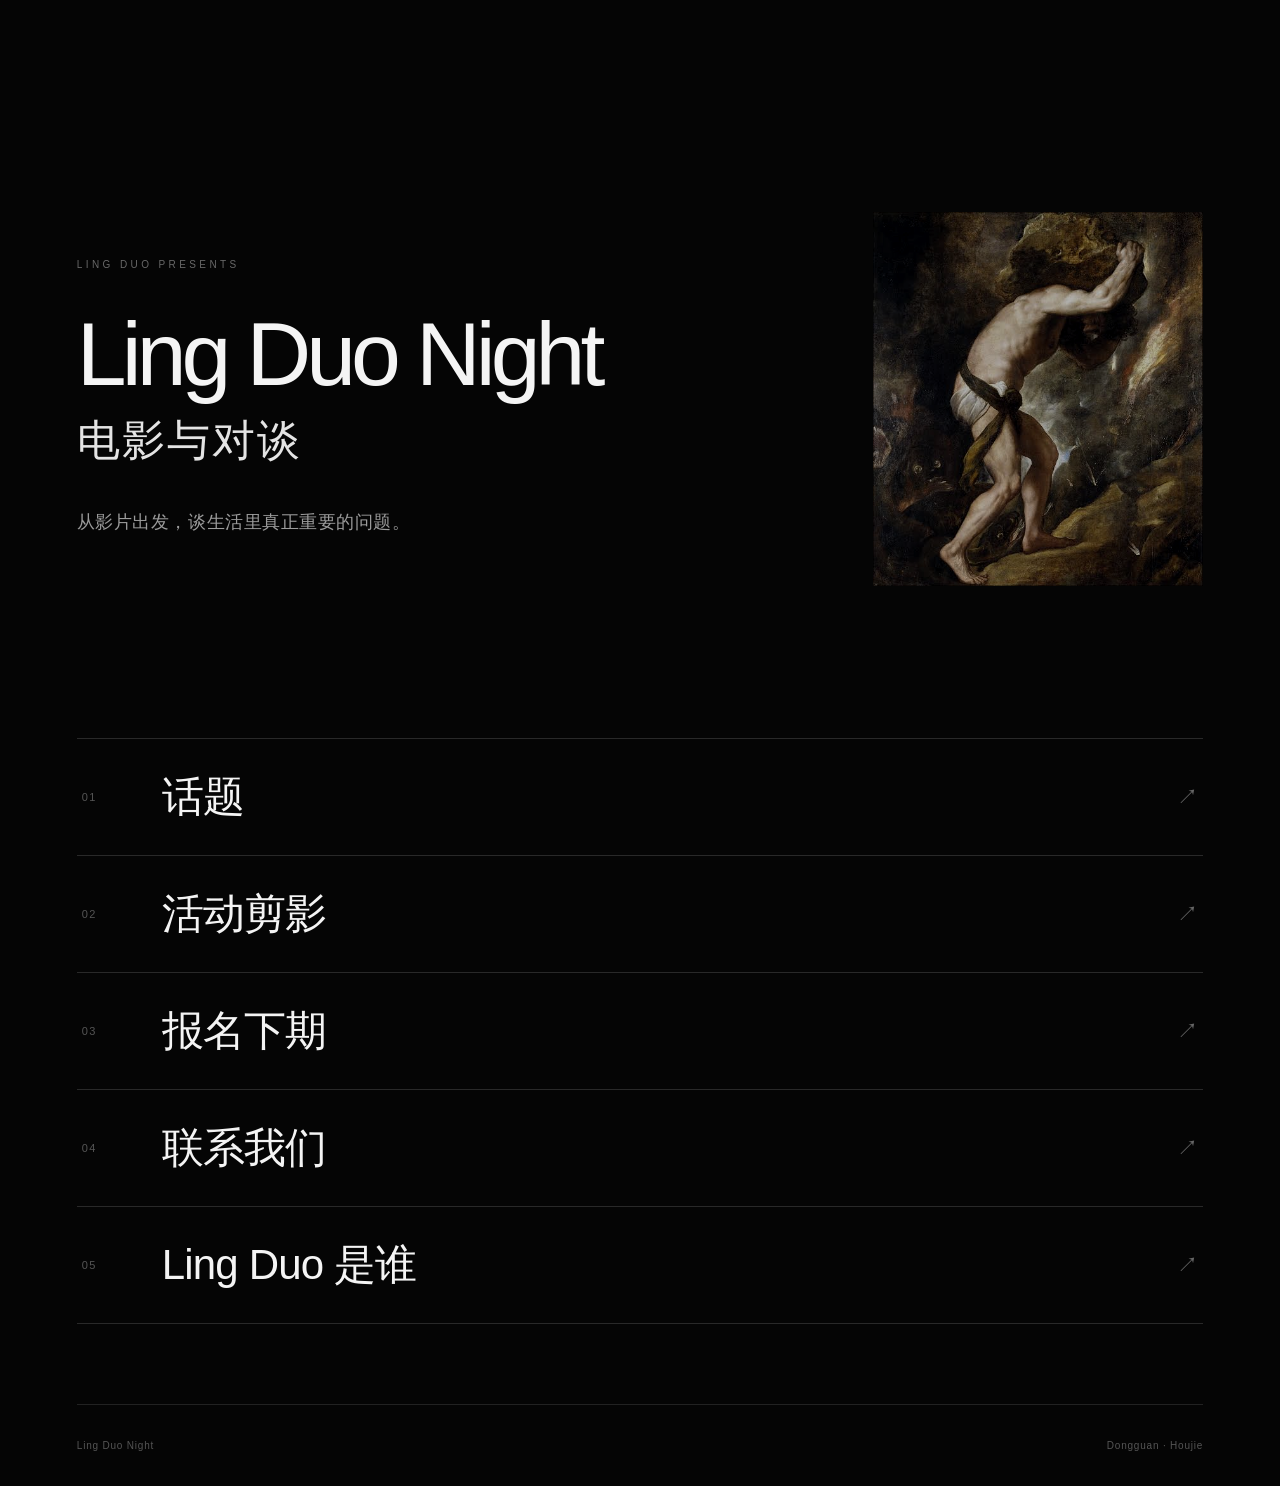
==== commit a9e9cab8: "Fix image paths" ====
--- a/index.html
+++ b/index.html
@@ -46,7 +46,7 @@
       <figure class="home-art">
 
         <img
-          src="images/sisyphus.jpg"
+          src="images/sisyphus.JPG"
           alt="Ling Duo Night"
         >
 
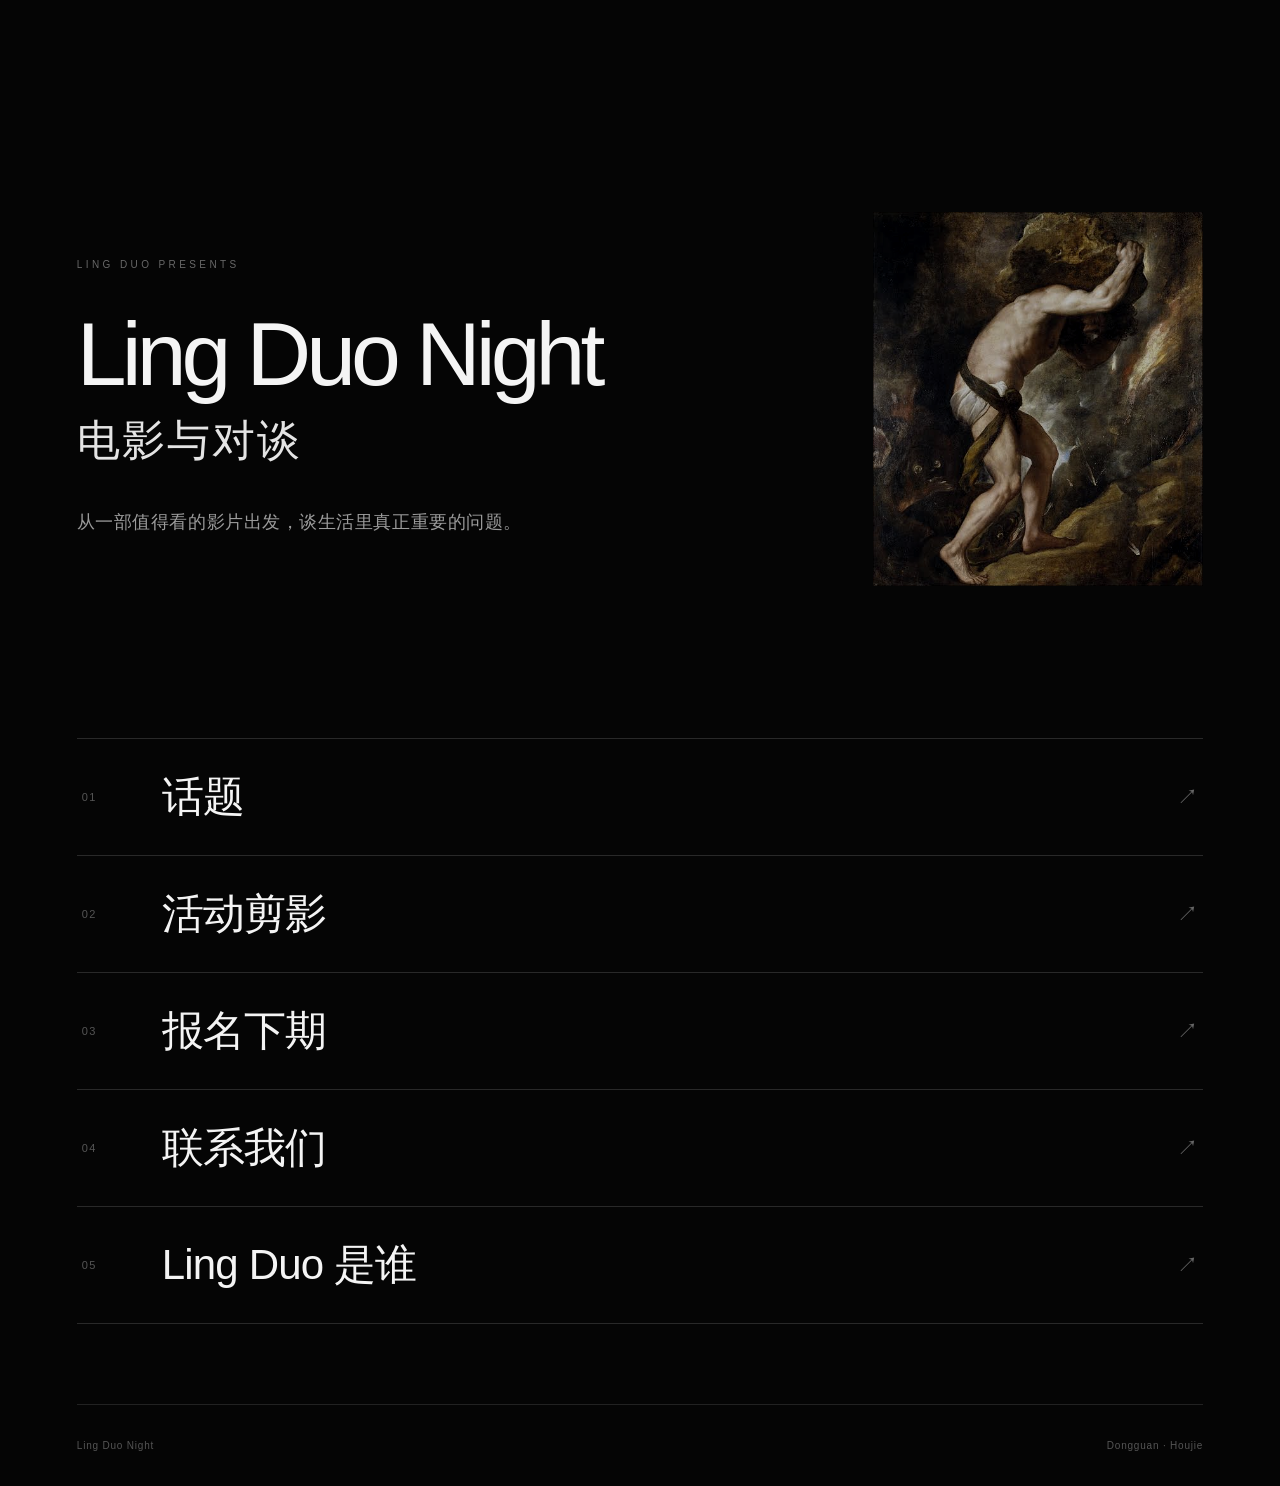
==== commit 9bab0252: "Update homepage" ====
--- a/index.html
+++ b/index.html
@@ -36,7 +36,7 @@
 
 
         <p class="intro">
-          从影片出发，谈生活里真正重要的问题。
+          从一部值得看的影片出发，谈生活里真正重要的问题。
         </p>
 
       </div>
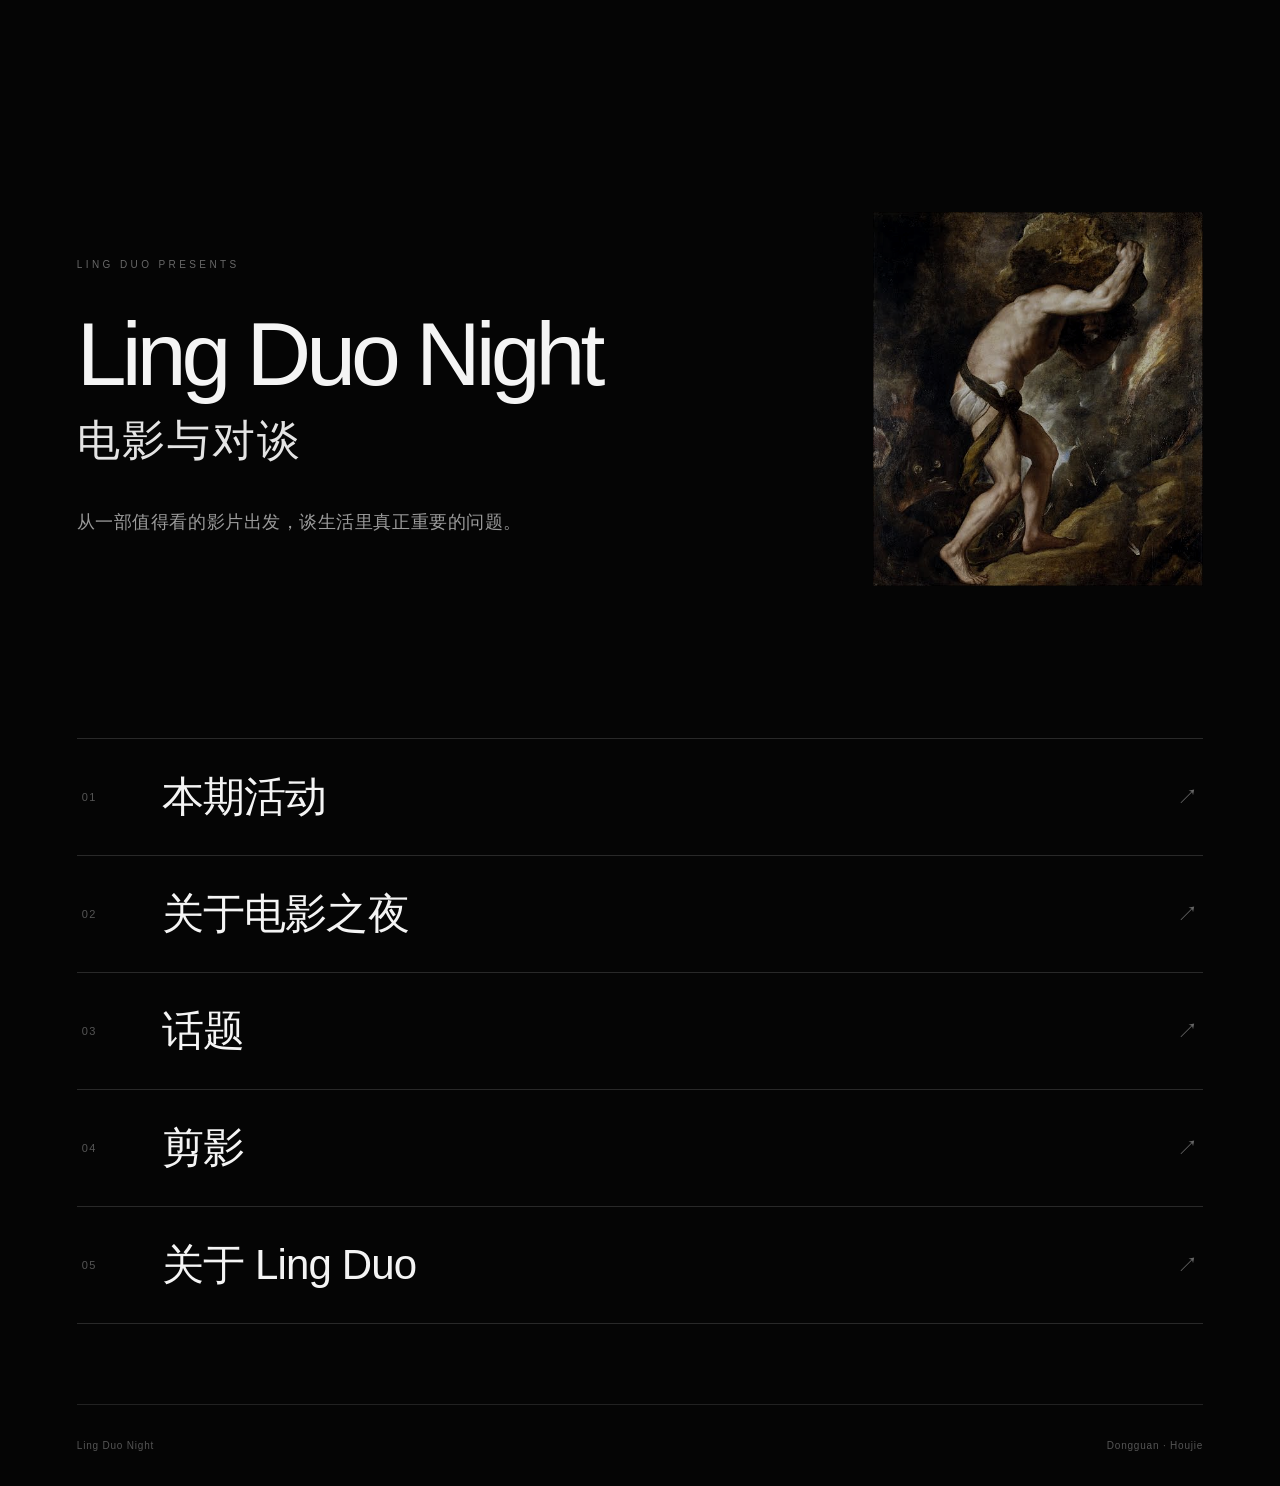
==== commit 8aa99f1b: "Update Ling Duo Night website" ====
--- a/index.html
+++ b/index.html
@@ -10,30 +10,22 @@
   <link rel="stylesheet" href="style.css">
 </head>
 
-
 <body>
 
   <main class="home">
 
-    <!-- =========================================
-         HERO
-    ========================================== -->
-
     <section class="hero home-hero">
 
-      <!-- 左侧文字 -->
       <div class="hero-copy">
 
         <div class="small-title">
           LING DUO PRESENTS
         </div>
 
-
         <h1>
           Ling Duo Night
           <span>电影与对谈</span>
         </h1>
-
 
         <p class="intro">
           从一部值得看的影片出发，谈生活里真正重要的问题。
@@ -41,139 +33,55 @@
 
       </div>
 
-
-      <!-- 右侧图片 -->
       <figure class="home-art">
-
         <img
           src="images/sisyphus.JPG"
           alt="Ling Duo Night"
         >
-
       </figure>
 
     </section>
 
+    <nav class="menu" aria-label="网站导航">
 
+      <a href="signup.html" class="menu-item">
+        <span class="number">01</span>
+        <span class="menu-title">本期活动</span>
+        <span class="arrow">↗</span>
+      </a>
 
-    <!-- =========================================
-         MENU
-    ========================================== -->
-
-    <nav class="menu">
-
+      <a href="night.html" class="menu-item">
+        <span class="number">02</span>
+        <span class="menu-title">关于电影之夜</span>
+        <span class="arrow">↗</span>
+      </a>
 
       <a href="topics.html" class="menu-item">
-
-        <span class="number">
-          01
-        </span>
-
-        <span class="menu-title">
-          话题
-        </span>
-
-        <span class="arrow">
-          ↗
-        </span>
-
+        <span class="number">03</span>
+        <span class="menu-title">话题</span>
+        <span class="arrow">↗</span>
       </a>
 
-
-
       <a href="gallery.html" class="menu-item">
-
-        <span class="number">
-          02
-        </span>
-
-        <span class="menu-title">
-          活动剪影
-        </span>
-
-        <span class="arrow">
-          ↗
-        </span>
-
+        <span class="number">04</span>
+        <span class="menu-title">剪影</span>
+        <span class="arrow">↗</span>
       </a>
 
-
-
-      <a href="signup.html" class="menu-item">
-
-        <span class="number">
-          03
-        </span>
-
-        <span class="menu-title">
-          报名下期
-        </span>
-
-        <span class="arrow">
-          ↗
-        </span>
-
+      <a href="about.html" class="menu-item">
+        <span class="number">05</span>
+        <span class="menu-title">关于 Ling Duo</span>
+        <span class="arrow">↗</span>
       </a>
-
-
-
-      <a href="contact.html" class="menu-item">
-
-        <span class="number">
-          04
-        </span>
-
-        <span class="menu-title">
-          联系我们
-        </span>
-
-        <span class="arrow">
-          ↗
-        </span>
-
-      </a>
-
-
-
-      <a href="about.html" class="menu-item">
-
-        <span class="number">
-          05
-        </span>
-
-        <span class="menu-title">
-          Ling Duo 是谁
-        </span>
-
-        <span class="arrow">
-          ↗
-        </span>
-
-      </a>
-
 
     </nav>
 
   </main>
 
-
-
-  <!-- =========================================
-       FOOTER
-  ========================================== -->
-
   <footer>
-
-    <span>
-      Ling Duo Night
-    </span>
-
-    <span>
-      Dongguan · Houjie
-    </span>
-
+    <span>Ling Duo Night</span>
+    <span>Dongguan · Houjie</span>
   </footer>
-
 
 </body>
 
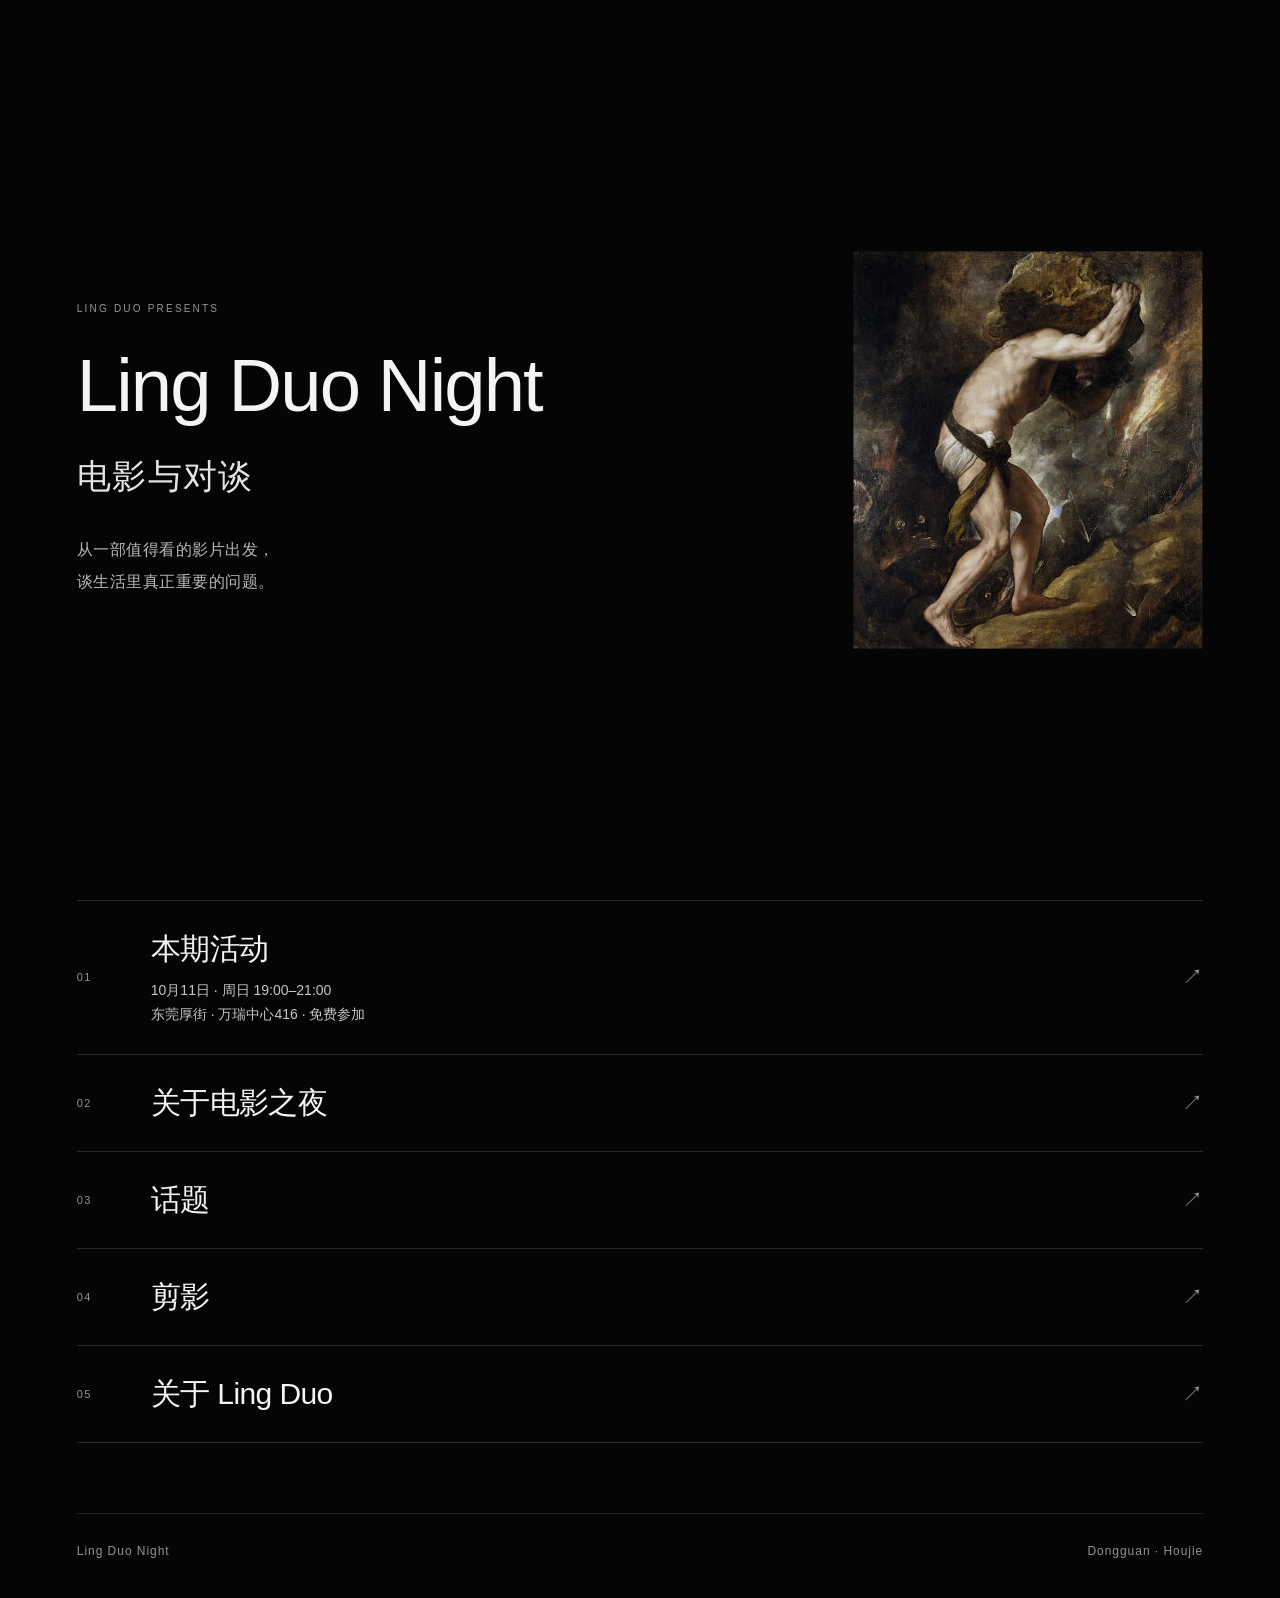
==== commit c1027fea: "Update Ling Duo Night pages and styles" ====
--- a/index.html
+++ b/index.html
@@ -1,88 +1,3 @@
 <!DOCTYPE html>
-<html lang="zh-CN">
-
-<head>
-  <meta charset="UTF-8">
-  <meta name="viewport" content="width=device-width, initial-scale=1.0">
-
-  <title>Ling Duo Night｜电影与对谈</title>
-
-  <link rel="stylesheet" href="style.css">
-</head>
-
-<body>
-
-  <main class="home">
-
-    <section class="hero home-hero">
-
-      <div class="hero-copy">
-
-        <div class="small-title">
-          LING DUO PRESENTS
-        </div>
-
-        <h1>
-          Ling Duo Night
-          <span>电影与对谈</span>
-        </h1>
-
-        <p class="intro">
-          从一部值得看的影片出发，谈生活里真正重要的问题。
-        </p>
-
-      </div>
-
-      <figure class="home-art">
-        <img
-          src="images/sisyphus.JPG"
-          alt="Ling Duo Night"
-        >
-      </figure>
-
-    </section>
-
-    <nav class="menu" aria-label="网站导航">
-
-      <a href="signup.html" class="menu-item">
-        <span class="number">01</span>
-        <span class="menu-title">本期活动</span>
-        <span class="arrow">↗</span>
-      </a>
-
-      <a href="night.html" class="menu-item">
-        <span class="number">02</span>
-        <span class="menu-title">关于电影之夜</span>
-        <span class="arrow">↗</span>
-      </a>
-
-      <a href="topics.html" class="menu-item">
-        <span class="number">03</span>
-        <span class="menu-title">话题</span>
-        <span class="arrow">↗</span>
-      </a>
-
-      <a href="gallery.html" class="menu-item">
-        <span class="number">04</span>
-        <span class="menu-title">剪影</span>
-        <span class="arrow">↗</span>
-      </a>
-
-      <a href="about.html" class="menu-item">
-        <span class="number">05</span>
-        <span class="menu-title">关于 Ling Duo</span>
-        <span class="arrow">↗</span>
-      </a>
-
-    </nav>
-
-  </main>
-
-  <footer>
-    <span>Ling Duo Night</span>
-    <span>Dongguan · Houjie</span>
-  </footer>
-
-</body>
-
-</html>+<html lang="zh-CN"><head><meta charset="UTF-8"><meta name="viewport" content="width=device-width, initial-scale=1.0"><meta name="description" content="领舵 Ling Duo Night：公益观影与对谈，在交流中练习思考，认识同路人。"><title>电影与对谈｜Ling Duo Night</title><link rel="stylesheet" href="style.css"></head>
+<body><main class="home"><section class="hero home-hero"><div class="hero-copy"><div class="small-title">LING DUO PRESENTS</div><h1>Ling Duo Night<span>电影与对谈</span></h1><p class="intro">从一部值得看的影片出发，<br>谈生活里真正重要的问题。</p></div><figure class="home-art"><img src="images/sisyphus.JPG" alt="西西弗斯推石的绘画" fetchpriority="high"></figure></section><nav class="menu" aria-label="网站导航"><a href="signup.html" class="menu-item"><span class="number">01</span><span class="menu-copy"><span class="menu-title">本期活动</span><span class="menu-meta">10月11日 · 周日 19:00–21:00<br>东莞厚街 · 万瑞中心416 · 免费参加</span></span><span class="arrow" aria-hidden="true">↗</span></a><a href="night.html" class="menu-item"><span class="number">02</span><span class="menu-copy"><span class="menu-title">关于电影之夜</span></span><span class="arrow" aria-hidden="true">↗</span></a><a href="topics.html" class="menu-item"><span class="number">03</span><span class="menu-copy"><span class="menu-title">话题</span></span><span class="arrow" aria-hidden="true">↗</span></a><a href="gallery.html" class="menu-item"><span class="number">04</span><span class="menu-copy"><span class="menu-title">剪影</span></span><span class="arrow" aria-hidden="true">↗</span></a><a href="about.html" class="menu-item"><span class="number">05</span><span class="menu-copy"><span class="menu-title">关于 Ling Duo</span></span><span class="arrow" aria-hidden="true">↗</span></a></nav></main><footer><span>Ling Duo Night</span><span>Dongguan · Houjie</span></footer></body></html>
--- a/style.css
+++ b/style.css
@@ -2,28 +2,21 @@
    LING DUO NIGHT
    GLOBAL STYLE
 ========================================= */
-
-
 /* =========================================
    01. RESET
 ========================================= */
-
 * {
   margin: 0;
   padding: 0;
   box-sizing: border-box;
 }
-
 html {
   scroll-behavior: smooth;
 }
-
 body {
   min-height: 100vh;
-
   background: #050505;
   color: #f4f4f4;
-
   font-family:
     -apple-system,
     BlinkMacSystemFont,
@@ -33,1977 +26,1328 @@
     "Hiragino Sans GB",
     "Microsoft YaHei",
     sans-serif;
-
   -webkit-font-smoothing: antialiased;
 }
-
 img {
   max-width: 100%;
 }
-
 a {
   color: inherit;
 }
-
-
 /* =========================================
    02. HOME
 ========================================= */
-
 .home {
   width: 88%;
   max-width: 1200px;
-
   margin: 0 auto;
-
   padding: 90px 0 80px;
 }
-
-
 /* =========================================
    03. BASIC HERO
 ========================================= */
-
 .hero {
   position: relative;
 }
-
 .small-title {
   color: #686868;
-
   font-size: 10px;
-
   letter-spacing: 0.34em;
 }
-
 h1 {
   max-width: 1000px;
-
   font-size: clamp(54px, 8vw, 108px);
-
   font-weight: 400;
-
   line-height: 0.92;
-
   letter-spacing: -0.055em;
 }
-
 h1 span {
   display: block;
-
   margin-top: 25px;
-
   color: #e4e4e4;
-
   font-size: 0.48em;
-
-  font-weight: 300;
-
+  font-weight: 300;
   letter-spacing: 0.05em;
 }
-
 .intro {
   max-width: 600px;
-
   margin-top: 48px;
-
   color: #9b9b9b;
-
   font-size: 18px;
-
-  font-weight: 300;
-
+  font-weight: 300;
   line-height: 1.9;
-
   letter-spacing: 0.03em;
 }
-
-
-/* =========================================
-   04. HOME HERO — SISYPHUS
-========================================= */
-
+/* =========================================
+   04. HOME HERO â€” SISYPHUS
+========================================= */
 .home-hero {
   min-height: 67vh;
-
   display: grid;
-
   grid-template-columns:
     minmax(0, 1fr)
     minmax(250px, 330px);
-
   gap: clamp(60px, 8vw, 125px);
-
   align-items: center;
-
   padding: 40px 0 25px;
 }
-
 .hero-copy {
   min-width: 0;
 }
-
 .home-hero .small-title {
   position: static;
-
   margin-bottom: 42px;
 }
-
 .home-hero h1 {
   max-width: 800px;
-
   font-size: clamp(54px, 7vw, 96px);
-
   line-height: 0.94;
 }
-
 .home-hero h1 span {
   margin-top: 24px;
 }
-
 .home-hero .intro {
   max-width: 560px;
-
   margin-top: 45px;
 }
-
-
 /* =========================================
    05. SISYPHUS IMAGE
 ========================================= */
-
 .home-art {
   width: 100%;
   max-width: 330px;
-
   justify-self: end;
-
   margin: 0;
 }
-
 .home-art img {
   display: block;
-
   width: 100%;
   height: auto;
-
   filter:
     brightness(0.72)
     contrast(1.07)
     saturate(0.82);
-
   opacity: 0.94;
-
   transition:
     filter 0.5s ease,
     opacity 0.5s ease,
     transform 0.6s ease;
 }
-
 .home-art:hover img {
   filter:
     brightness(0.82)
     contrast(1.06)
     saturate(0.9);
-
   opacity: 1;
-
   transform: scale(1.008);
 }
-
-
 /* =========================================
    06. HOME MENU
 ========================================= */
-
 .menu {
   margin-top: 45px;
-
   border-top: 1px solid #292929;
 }
-
 .menu-item {
   display: grid;
-
   grid-template-columns: 80px 1fr 50px;
-
   align-items: center;
-
   padding: 30px 5px;
-
   border-bottom: 1px solid #292929;
-
   color: #f4f4f4;
-
   text-decoration: none;
-
   transition:
     padding 0.3s ease,
-    background 0.3s ease;
-}
-
+**background** 0.3s ease;
+}
 .menu-item:hover {
   padding-left: 18px;
-
   background: #0d0d0d;
 }
-
 .number {
   color: #555;
-
   font-size: 11px;
-
   letter-spacing: 0.12em;
 }
-
 .menu-title {
   font-size: clamp(24px, 4vw, 42px);
-
-  font-weight: 300;
-
+  font-weight: 300;
   letter-spacing: -0.02em;
 }
-
 .arrow {
   color: #666;
-
   font-size: 21px;
-
   text-align: right;
-
   transition:
     transform 0.3s ease,
     color 0.3s ease;
 }
-
 .menu-item:hover .arrow {
   transform: translate(5px, -5px);
-
   color: white;
 }
-
-
 /* =========================================
    07. INTERNAL PAGES
 ========================================= */
-
 .page {
   width: 88%;
   max-width: 1000px;
-
   margin: 0 auto;
-
   padding: 60px 0 120px;
 }
-
 .back {
   display: inline-block;
-
   margin-bottom: 100px;
-
   color: #777;
-
   font-size: 14px;
-
   text-decoration: none;
-
   transition: color 0.3s ease;
 }
-
 .back:hover {
   color: white;
 }
-
 .page-label {
   margin-bottom: 24px;
-
   color: #666;
-
   font-size: 11px;
-
   letter-spacing: 0.25em;
-
   text-transform: uppercase;
 }
-
 .page h2 {
   max-width: 900px;
-
   margin-bottom: 55px;
-
   font-size: clamp(45px, 7vw, 80px);
-
   font-weight: 400;
-
   line-height: 1.08;
-
   letter-spacing: -0.04em;
 }
-
 .page-text {
   max-width: 700px;
-
   color: #999;
-
   font-size: 17px;
-
-  font-weight: 300;
-
+  font-weight: 300;
   line-height: 1.9;
 }
-
-
 /* =========================================
    08. TEXT LINK
 ========================================= */
-
 .text-link {
   display: inline-block;
-
   padding-bottom: 3px;
-
   border-bottom: 1px solid #555;
-
   color: #bbbbbb;
-
   font-size: 14px;
-
   text-decoration: none;
-
   transition:
     color 0.25s ease,
     border-color 0.25s ease;
 }
-
 .text-link:hover {
   color: white;
-
   border-color: white;
 }
-
-
 /* =========================================
    09. TOPICS PAGE
 ========================================= */
-
 .conversation-section {
   margin-top: 95px;
 }
-
 .section-heading {
   margin-bottom: 28px;
-
   color: #e5e5e5;
-
   font-size: 28px;
-
   font-weight: 400;
-
   letter-spacing: -0.02em;
 }
-
 .current-section .section-heading {
   color: #ffffff;
-
   font-size: 36px;
 }
-
-
 /* =========================================
    10. TOPIC ITEMS
 ========================================= */
-
 .conversation-item {
   display: grid;
-
   grid-template-columns: 70px 1fr 50px;
-
   align-items: center;
-
   gap: 10px;
-
   padding: 36px 10px;
-
   border-top: 1px solid #292929;
   border-bottom: 1px solid #292929;
-
   color: inherit;
-
   text-decoration: none;
-
   transition:
     padding 0.3s ease,
-    background 0.3s ease;
-}
-
+**background** 0.3s ease;
+}
 .conversation-item:hover {
   padding-left: 20px;
-
   background: #0d0d0d;
 }
-
 .conversation-number {
   align-self: start;
-
   padding-top: 7px;
-
   color: #555;
-
   font-size: 11px;
-
   letter-spacing: 0.15em;
 }
-
 .conversation-main h4 {
   margin-bottom: 12px;
-
   font-size: 29px;
-
   font-weight: 400;
-
   line-height: 1.4;
-
   letter-spacing: -0.02em;
 }
-
 .conversation-main p {
   max-width: 720px;
-
   color: #777;
-
   font-size: 15px;
-
-  font-weight: 300;
-
+  font-weight: 300;
   line-height: 1.8;
 }
-
 .conversation-arrow {
   color: #555;
-
   font-size: 22px;
-
   text-align: right;
-
   transition:
     transform 0.3s ease,
     color 0.3s ease;
 }
-
 .conversation-item:hover .conversation-arrow {
   transform: translate(5px, -5px);
-
   color: white;
 }
-
-
 /* =========================================
    11. CURRENT TOPIC
 ========================================= */
-
 .current-item {
   padding-top: 48px;
   padding-bottom: 48px;
 }
-
 .current-item .conversation-number {
   color: #777;
 }
-
 .current-item .conversation-main h4 {
   max-width: 850px;
-
   margin-bottom: 16px;
-
   color: #f6f6f6;
-
   font-size: clamp(34px, 4vw, 48px);
-
   line-height: 1.25;
 }
-
 .current-item .conversation-main p {
   color: #999;
-
   font-size: 17px;
 }
-
-
 /* =========================================
    12. TOPIC DETAIL
 ========================================= */
-
 .topic-detail {
   max-width: 1100px;
 }
-
 .topic-film {
   margin-top: -28px;
   margin-bottom: 22px;
-
   color: #777;
-
   font-size: 12px;
-
   letter-spacing: 0.18em;
-
   text-transform: uppercase;
 }
-
 .topic-lead {
   max-width: 620px;
-
   margin-bottom: 70px;
-
   color: #999;
-
   font-size: 18px;
-
-  font-weight: 300;
-
+  font-weight: 300;
   line-height: 1.9;
 }
-
-
 /* =========================================
    13. TOPIC DESCRIPTION
 ========================================= */
-
 .topic-description {
   max-width: 680px;
 }
-
 .topic-description p {
   margin-bottom: 24px;
-
   color: #a0a0a0;
-
   font-size: 17px;
-
-  font-weight: 300;
-
+  font-weight: 300;
   line-height: 1.95;
 }
-
 .topic-description strong {
   color: #e6e6e6;
-
   font-weight: 400;
 }
-
 .topic-question {
   margin-top: 42px;
-
   color: #f2f2f2 !important;
-
   font-size: 30px !important;
-
   font-weight: 400 !important;
-
   line-height: 1.6 !important;
 }
-
-
 /* =========================================
    14. SCREENED OUT
 ========================================= */
-
 .screened-layout {
   display: grid;
-
   grid-template-columns: 400px 1fr;
-
   gap: 75px;
-
   align-items: start;
 }
-
 .screened-poster-column {
   position: sticky;
-
   top: 40px;
 }
-
 .screened-content-column {
   min-width: 0;
 }
-
 .topic-poster {
   width: 100%;
 }
-
 .small-poster {
   width: 100%;
 }
-
 .topic-poster img {
   display: block;
-
   width: 100%;
   height: auto;
-
   border: 1px solid #1f1f1f;
 }
-
-
 /* =========================================
    15. EVENT INFO
 ========================================= */
-
 .event-info {
   margin-top: 55px;
-
   padding: 34px 0;
-
   border-top: 1px solid #292929;
   border-bottom: 1px solid #292929;
 }
-
 .refined-event-info {
   display: grid;
-
   grid-template-columns: 1fr;
-
   gap: 26px;
 }
-
 .event-info span,
 .refined-event-info span {
   display: block;
-
   margin-bottom: 10px;
-
   color: #5f5f5f;
-
   font-size: 10px;
-
   letter-spacing: 0.22em;
-
   text-transform: uppercase;
 }
-
 .event-info p,
 .refined-event-info p {
   color: #e0e0e0;
-
   font-size: 16px;
-
-  font-weight: 300;
-
+  font-weight: 300;
   line-height: 1.7;
 }
-
-
 /* =========================================
    16. SIGNUP
 ========================================= */
-
 .signup-area {
   margin-top: 50px;
 }
-
 .signup-button {
   display: inline-block;
-
   padding: 17px 30px;
-
   border: 1px solid #dddddd;
-
   color: #ffffff;
-
   font-size: 15px;
-
   letter-spacing: 0.03em;
-
   text-decoration: none;
-
   transition:
-    background 0.25s ease,
+**background** 0.25s ease,
     color 0.25s ease,
     border-color 0.25s ease;
 }
-
 .signup-button:hover {
   background: white;
-
   color: black;
-
   border-color: white;
 }
-
 .signup-note,
 .new-signup-note {
   margin-top: 26px;
-
   color: #777;
-
   font-size: 14px;
-
-  font-weight: 300;
-
+  font-weight: 300;
   line-height: 1.9;
 }
-
-
 /* =========================================
    17. EDUCATION AI
 ========================================= */
-
 .past-topic-detail {
   max-width: 900px;
 }
-
 .past-topic-detail h2 {
   max-width: 820px;
-
   font-size: clamp(36px, 4.5vw, 56px);
-
   line-height: 1.18;
-
   letter-spacing: -0.035em;
 }
-
 .education-photo {
   width: 100%;
   max-width: 340px;
-
   margin: 10px 0 70px;
 }
-
 .education-photo img {
   display: block;
-
   width: 100%;
   height: auto;
-
   border: 1px solid #1f1f1f;
 }
-
 .past-topic-content {
   margin-top: 65px;
 }
-
-
 /* =========================================
    18. MEDIA REFERENCE
 ========================================= */
-
 .media-reference {
   display: grid;
-
   grid-template-columns: 65px 1fr;
-
   gap: 30px;
-
   margin-top: 85px;
-
   padding: 38px 0;
-
   border-top: 1px solid #292929;
   border-bottom: 1px solid #292929;
 }
-
 .media-number {
   padding-top: 3px;
-
   color: #555;
-
   font-size: 11px;
-
   letter-spacing: 0.15em;
 }
-
 .media-label {
   display: block;
-
   margin-bottom: 16px;
-
   color: #555;
-
   font-size: 10px;
-
   letter-spacing: 0.22em;
 }
-
 .media-reference-content h3 {
   max-width: 650px;
-
   margin-bottom: 13px;
-
   color: #eeeeee;
-
   font-size: 25px;
-
   font-weight: 400;
-
   line-height: 1.55;
 }
-
 .media-reference-content p {
   margin-bottom: 25px;
-
   color: #777;
-
   font-size: 14px;
 }
-
-
 /* =========================================
    19. DISCUSSION REVIEW
 ========================================= */
-
 .discussion-review {
   margin-top: 100px;
 }
-
 .discussion-label {
   margin-bottom: 18px;
-
   color: #555;
-
   font-size: 10px;
-
   letter-spacing: 0.25em;
 }
-
 .discussion-review h3 {
   margin-bottom: 45px;
-
   color: #eeeeee;
-
   font-size: 32px;
-
   font-weight: 400;
-
   letter-spacing: -0.02em;
 }
-
 .discussion-list {
   border-top: 1px solid #292929;
 }
-
 .discussion-item {
   display: grid;
-
   grid-template-columns: 60px 1fr;
-
   gap: 25px;
-
   padding: 30px 0;
-
   border-bottom: 1px solid #292929;
 }
-
 .discussion-item span {
   padding-top: 4px;
-
   color: #555;
-
   font-size: 11px;
-
   letter-spacing: 0.15em;
 }
-
 .discussion-item p {
   max-width: 680px;
-
   color: #aaaaaa;
-
   font-size: 17px;
-
-  font-weight: 300;
-
+  font-weight: 300;
   line-height: 1.85;
 }
-
-
 /* =========================================
    20. TOPIC CLOSING
 ========================================= */
-
 .topic-closing {
   max-width: 680px;
-
   margin-top: 100px;
-
   padding-top: 35px;
-
   border-top: 1px solid #292929;
 }
-
 .topic-closing span {
   display: block;
-
   margin-bottom: 22px;
-
   color: #555;
-
   font-size: 10px;
-
   letter-spacing: 0.22em;
 }
-
 .topic-closing p {
   color: #999;
-
   font-size: 18px;
-
-  font-weight: 300;
-
+  font-weight: 300;
   line-height: 1.95;
 }
-
-
 /* =========================================
    21. GENERAL BUTTON
 ========================================= */
-
 .button {
   display: inline-block;
-
   margin-top: 50px;
-
   padding: 16px 28px;
-
   border: 1px solid #444;
-
   color: white;
-
   text-decoration: none;
-
   transition:
-    background 0.3s ease,
+**background** 0.3s ease,
     color 0.3s ease,
     border-color 0.3s ease;
 }
-
 .button:hover {
   background: white;
-
   color: black;
-
   border-color: white;
 }
-
-
 /* =========================================
    22. GALLERY
 ========================================= */
-
 .gallery-page {
   max-width: 1100px;
 }
-
-
 /* =========================================
    23. GALLERY QUOTE
 ========================================= */
-
 .gallery-quote-simple {
   margin: 65px 0 75px;
-
   padding-top: 28px;
-
   border-top: 1px solid #292929;
 }
-
 .gallery-quote-simple p {
   margin: 0;
-
   color: #d0d0d0;
-
   font-family: inherit;
-
   font-size: clamp(15px, 1.55vw, 18px);
-
-  font-weight: 300;
-
+  font-weight: 300;
   line-height: 1.8;
-
   letter-spacing: 0.01em;
-
   white-space: nowrap;
 }
-
 .gallery-quote-simple span {
   display: block;
-
   margin-top: 16px;
-
   color: #666;
-
   font-family: inherit;
-
   font-size: 10px;
-
   font-weight: 400;
-
   letter-spacing: 0.12em;
-
   text-transform: uppercase;
 }
-
-
 /* =========================================
    24. GALLERY HERO
 ========================================= */
-
 .gallery-hero {
   width: 100%;
-
   margin-top: 0;
-
   overflow: hidden;
-
   background: #0d0d0d;
 }
-
 .gallery-hero img {
   display: block;
-
   width: 100%;
-
   aspect-ratio: 16 / 9;
-
   object-fit: cover;
-
   object-position: center;
-
   transition:
     transform 0.7s ease,
     opacity 0.4s ease;
 }
-
 .gallery-hero:hover img {
   transform: scale(1.01);
-
   opacity: 0.94;
 }
-
-
 /* =========================================
    25. GALLERY TWO PHOTOS
 ========================================= */
-
 .gallery-two-column {
   display: grid;
-
   grid-template-columns: 1fr 1fr;
-
   gap: 18px;
-
   margin-top: 18px;
 }
-
 .gallery-landscape {
   overflow: hidden;
-
   background: #0d0d0d;
 }
-
 .gallery-landscape img {
   display: block;
-
   width: 100%;
-
   aspect-ratio: 4 / 3;
-
   object-fit: cover;
-
   transition:
     transform 0.7s ease,
     opacity 0.4s ease;
 }
-
 .gallery-landscape:hover img {
   transform: scale(1.012);
-
   opacity: 0.94;
 }
-
-
 /* =========================================
    26. CONTACT PAGE
 ========================================= */
-
 .contact-page {
   max-width: 1100px;
 }
-
-
 /* MAIN LAYOUT */
-
 .contact-layout {
   display: grid;
-
   grid-template-columns:
     minmax(0, 1.15fr)
     minmax(320px, 0.85fr);
-
   gap: 100px;
-
   margin-top: 35px;
-
   padding-top: 55px;
-
   border-top: 1px solid #292929;
 }
-
-
 /* CONTACT LEFT */
-
 .contact-intro {
   max-width: 600px;
 }
-
 .contact-lead {
   color: #d8d8d8;
-
   font-size: clamp(22px, 2.4vw, 31px);
-
-  font-weight: 300;
-
+  font-weight: 300;
   line-height: 1.7;
-
   letter-spacing: -0.02em;
 }
-
 .contact-small {
   margin-top: 45px;
-
   color: #666;
-
   font-size: 14px;
-
-  font-weight: 300;
-
+  font-weight: 300;
   letter-spacing: 0.02em;
 }
-
-
 /* CONTACT RIGHT */
-
 .contact-channels {
   padding-top: 4px;
 }
-
 .contact-channel {
   margin-bottom: 30px;
-
   padding: 0 0 30px;
-
   border-bottom: 1px solid #242424;
 }
-
 .contact-label {
   display: block;
-
   margin-bottom: 12px;
-
   color: #555;
-
   font-size: 9px;
-
   letter-spacing: 0.24em;
-
   text-transform: uppercase;
 }
-
 .contact-channel p {
   color: #ededed;
-
   font-size: 19px;
-
-  font-weight: 300;
-
+  font-weight: 300;
   line-height: 1.5;
 }
-
-
 /* CONTACT CLOSING */
-
 .contact-closing {
   max-width: 650px;
-
   margin-top: 130px;
-
   padding-top: 30px;
-
   border-top: 1px solid #292929;
 }
-
 .contact-closing span {
   display: block;
-
   margin-bottom: 18px;
-
   color: #555;
-
   font-size: 9px;
-
   letter-spacing: 0.24em;
 }
-
 .contact-closing p {
   color: #999;
-
   font-size: 18px;
-
-  font-weight: 300;
-
+  font-weight: 300;
   line-height: 1.7;
 }
-
-
 /* =========================================
    27. FOOTER
 ========================================= */
-
 footer {
   width: 88%;
   max-width: 1200px;
-
   margin: 0 auto;
-
   padding: 35px 0;
-
   border-top: 1px solid #222;
-
   display: flex;
-
   justify-content: space-between;
-
   color: #555;
-
   font-size: 10px;
-
   letter-spacing: 0.08em;
 }
-
-
 /* =========================================
    28. TABLET
 ========================================= */
-
 @media (max-width: 950px) {
-
   .home {
     width: 90%;
   }
-
-
   /* HOME */
-
   .home-hero {
     grid-template-columns:
       minmax(0, 1fr)
       270px;
-
     gap: 55px;
   }
-
   .home-art {
     max-width: 270px;
   }
-
   .home-hero h1 {
     font-size: clamp(52px, 7vw, 78px);
   }
-
-
   /* SCREENED OUT */
-
   .screened-layout {
     grid-template-columns: 1fr;
-
     gap: 45px;
   }
-
   .screened-poster-column {
     position: static;
   }
-
   .small-poster {
     max-width: 420px;
   }
-
   .topic-lead {
     margin-bottom: 45px;
   }
-
-
   /* CONTACT */
-
   .contact-layout {
     grid-template-columns:
       minmax(0, 1fr)
       minmax(280px, 0.8fr);
-
     gap: 60px;
   }
-
-}
-
-
+}
 /* =========================================
    29. MOBILE
 ========================================= */
-
 @media (max-width: 700px) {
-
-
   /* =========================================
      HOME
   ========================================= */
-
   .home {
     width: 88%;
-
     padding-top: 55px;
   }
-
   .home-hero {
     min-height: auto;
-
     grid-template-columns: 1fr;
-
     gap: 50px;
-
     padding-top: 20px;
     padding-bottom: 35px;
   }
-
   .home-hero .small-title {
     margin-bottom: 36px;
   }
-
   .home-hero h1 {
     font-size: clamp(50px, 15vw, 70px);
-
     line-height: 0.96;
   }
-
   .home-hero .intro {
     max-width: 90%;
-
     margin-top: 36px;
-
     font-size: 16px;
   }
-
   .home-art {
     width: 62%;
     max-width: 270px;
-
     justify-self: end;
   }
-
-
   /* =========================================
      HOME MENU
   ========================================= */
-
   .menu {
     margin-top: 15px;
   }
-
   .menu-item {
     grid-template-columns: 50px 1fr 30px;
-
     padding: 25px 0;
   }
-
   .menu-item:hover {
     padding-left: 8px;
   }
-
   .menu-title {
     font-size: 26px;
   }
-
-
   /* =========================================
      INTERNAL PAGES
   ========================================= */
-
   .page {
     width: 88%;
-
     padding-top: 35px;
     padding-bottom: 90px;
   }
-
   .back {
     margin-bottom: 70px;
   }
-
   .page h2 {
     margin-bottom: 40px;
-
     font-size: clamp(42px, 12vw, 64px);
   }
-
   .page-text {
     font-size: 16px;
   }
-
-
   /* =========================================
      TOPICS
   ========================================= */
-
   .conversation-section {
     margin-top: 70px;
   }
-
   .section-heading {
     margin-bottom: 22px;
-
     font-size: 24px;
   }
-
   .current-section .section-heading {
     font-size: 30px;
   }
-
   .conversation-item {
     grid-template-columns: 38px 1fr 24px;
-
     gap: 8px;
-
     padding: 28px 0;
   }
-
   .conversation-item:hover {
     padding-left: 5px;
   }
-
   .conversation-number {
     padding-top: 5px;
   }
-
   .conversation-main h4 {
     font-size: 23px;
-
     line-height: 1.4;
   }
-
   .conversation-main p {
     font-size: 14px;
   }
-
   .current-item {
     padding-top: 38px;
     padding-bottom: 38px;
   }
-
   .current-item .conversation-main h4 {
     font-size: 30px;
-
     line-height: 1.3;
   }
-
   .current-item .conversation-main p {
     font-size: 15px;
   }
-
-
   /* =========================================
      TOPIC DETAIL
   ========================================= */
-
   .topic-film {
     margin-top: -14px;
     margin-bottom: 18px;
-
     font-size: 11px;
   }
-
   .topic-lead {
     margin-bottom: 38px;
-
     font-size: 16px;
-
     line-height: 1.8;
   }
-
   .screened-layout {
     gap: 35px;
   }
-
   .small-poster {
     max-width: 100%;
   }
-
   .topic-description p {
     font-size: 16px;
-
     line-height: 1.9;
   }
-
   .topic-question {
     margin-top: 30px;
-
     font-size: 24px !important;
-
     line-height: 1.55 !important;
   }
-
-
   /* =========================================
      EVENT INFO
   ========================================= */
-
   .refined-event-info {
     margin-top: 42px;
-
     gap: 22px;
-
     padding: 28px 0;
   }
-
   .refined-event-info p {
     font-size: 15px;
   }
-
-
   /* =========================================
      SIGNUP
   ========================================= */
-
   .signup-area {
     margin-top: 40px;
   }
-
   .signup-note,
   .new-signup-note {
     margin-top: 20px;
-
     font-size: 13px;
-
     line-height: 1.8;
   }
-
-
   /* =========================================
      EDUCATION AI
   ========================================= */
-
   .past-topic-detail h2 {
     max-width: 100%;
-
     font-size: 38px;
-
     line-height: 1.2;
   }
-
   .education-photo {
     max-width: 280px;
-
     margin: 5px 0 50px;
   }
-
   .past-topic-content {
     margin-top: 45px;
   }
-
   .media-reference {
     grid-template-columns: 35px 1fr;
-
     gap: 15px;
-
     margin-top: 65px;
-
     padding: 30px 0;
   }
-
   .media-reference-content h3 {
     font-size: 21px;
   }
-
   .discussion-review {
     margin-top: 75px;
   }
-
   .discussion-review h3 {
     margin-bottom: 35px;
-
     font-size: 27px;
   }
-
   .discussion-item {
     grid-template-columns: 35px 1fr;
-
     gap: 15px;
-
     padding: 25px 0;
   }
-
   .discussion-item p {
     font-size: 16px;
   }
-
   .topic-closing {
     margin-top: 75px;
   }
-
   .topic-closing p {
     font-size: 16px;
   }
-
-
   /* =========================================
      GALLERY QUOTE
   ========================================= */
-
   .gallery-quote-simple {
     margin: 45px 0 55px;
-
     padding-top: 22px;
   }
-
   .gallery-quote-simple p {
     font-size: clamp(10px, 2.75vw, 13px);
-
     line-height: 1.7;
-
     white-space: nowrap;
   }
-
   .gallery-quote-simple span {
     margin-top: 12px;
-
     font-size: 9px;
   }
-
-
   /* =========================================
      GALLERY PHOTOS
   ========================================= */
-
   .gallery-hero img {
     height: auto;
-
     aspect-ratio: auto;
-
     object-fit: contain;
   }
-
   .gallery-two-column {
     grid-template-columns: 1fr;
-
     gap: 12px;
-
     margin-top: 12px;
   }
-
   .gallery-landscape img {
     height: auto;
-
     aspect-ratio: auto;
-
     object-fit: contain;
   }
-
-
   /* =========================================
      CONTACT
   ========================================= */
-
   .contact-layout {
     grid-template-columns: 1fr;
-
     gap: 65px;
-
     margin-top: 20px;
-
     padding-top: 40px;
   }
-
   .contact-lead {
     font-size: 22px;
-
     line-height: 1.65;
   }
-
   .contact-small {
     margin-top: 30px;
   }
-
   .contact-channel {
     margin-bottom: 24px;
-
     padding-bottom: 24px;
   }
-
   .contact-channel p {
     font-size: 18px;
   }
-
   .contact-closing {
     margin-top: 90px;
   }
-
   .contact-closing p {
     font-size: 16px;
   }
-
-
   /* =========================================
      FOOTER
   ========================================= */
-
   footer {
     flex-direction: column;
-
     gap: 10px;
   }
-
 }/* =========================================
-   CONTACT — CLICKABLE LINKS
-========================================= */
-
+   CONTACT â€” CLICKABLE LINKS
+========================================= */
 .contact-channels-simple {
   max-width: 620px;
-
   margin-top: 55px;
-
   padding-top: 10px;
-
   border-top: 1px solid #292929;
 }
-
-
 .contact-channels-simple .contact-channel {
   margin: 0;
-
   padding: 30px 0;
-
   border-bottom: 1px solid #292929;
 }
-
-
 .contact-link {
   display: inline-block;
-
   margin-top: 10px;
   padding: 0;
-
   border: none;
-
   background: none;
-
   color: #ededed;
-
   font-family: inherit;
-
   font-size: 20px;
-
-  font-weight: 300;
-
+  font-weight: 300;
   line-height: 1.5;
-
   cursor: pointer;
-
   text-align: left;
-
   transition:
     color 0.25s ease,
     transform 0.25s ease;
 }
-
-
 .contact-link:hover {
   color: #ffffff;
-
   transform: translateX(5px);
 }
-
-
 /* =========================================
    QR MODAL
 ========================================= */
-
 body.modal-open {
   overflow: hidden;
 }
-
-
 .qr-modal {
   position: fixed;
-
   inset: 0;
-
   z-index: 999;
-
   display: flex;
-
   align-items: center;
   justify-content: center;
-
   padding: 30px;
-
   background: rgba(0, 0, 0, 0.86);
-
   backdrop-filter: blur(8px);
   -webkit-backdrop-filter: blur(8px);
-
   opacity: 0;
-
   visibility: hidden;
-
   transition:
     opacity 0.3s ease,
     visibility 0.3s ease;
 }
-
-
 .qr-modal.active {
   opacity: 1;
-
   visibility: visible;
 }
-
-
 /* QR BOX */
-
 .qr-box {
   position: relative;
-
   width: 100%;
   max-width: 390px;
-
   padding: 42px;
-
   background: #0b0b0b;
-
   border: 1px solid #292929;
-
   text-align: center;
-
   transform: translateY(12px);
-
   transition: transform 0.35s ease;
 }
-
-
 .qr-modal.active .qr-box {
   transform: translateY(0);
 }
-
-
 .qr-label {
   display: block;
-
   margin-bottom: 13px;
-
   color: #555;
-
   font-size: 9px;
-
   letter-spacing: 0.23em;
 }
-
-
 .qr-box h3 {
   margin-bottom: 30px;
-
   color: #eeeeee;
-
   font-size: 23px;
-
-  font-weight: 300;
-
+  font-weight: 300;
   letter-spacing: -0.02em;
 }
-
-
 .qr-box img {
   display: block;
-
   width: 100%;
   max-width: 260px;
-
   margin: 0 auto;
-
   background: white;
 }
-
-
 .qr-box p {
   margin-top: 24px;
-
   color: #777;
-
   font-size: 13px;
-
-  font-weight: 300;
-}
-
-
+  font-weight: 300;
+}
 /* CLOSE BUTTON */
-
 .qr-close {
   position: absolute;
-
   top: 15px;
   right: 18px;
-
   padding: 0;
-
   border: none;
-
   background: none;
-
   color: #666;
-
   font-family: inherit;
-
   font-size: 27px;
-
   font-weight: 200;
-
   cursor: pointer;
-
   transition: color 0.25s ease;
 }
-
-
 .qr-close:hover {
   color: #ffffff;
 }
-
-
 /* =========================================
    MOBILE
 ========================================= */
-
 @media (max-width: 700px) {
-
   .contact-channels-simple {
     margin-top: 35px;
   }
-
-
   .contact-channels-simple .contact-channel {
     padding: 24px 0;
   }
-
-
   .contact-link {
     font-size: 18px;
   }
-
-
   .qr-box {
     max-width: 330px;
-
     padding: 38px 28px 32px;
   }
-
-
   .qr-box img {
     max-width: 230px;
   }
+}
+/* Shared typography and layout â€” applies to existing pages too. */
+:root { --text:#f5f5f7; --body:#c5c5ca; --muted:#929298; --line:#29292d; }
+body { background:#050505; color:var(--text); font-family:-apple-system,BlinkMacSystemFont,"Segoe UI","PingFang SC","Hiragino Sans GB","Microsoft YaHei",sans-serif; font-weight:400; }
+a,button { -webkit-tap-highlight-color:transparent; }
+a:focus-visible,button:focus-visible { outline:2px solid #f5f5f7; outline-offset:6px; }
+.home { width:88%; max-width:1200px; margin:auto; padding:80px 0 70px; }
+.home-hero { min-height:65vh; display:grid; grid-template-columns:minmax(0,1fr) minmax(250px,360px); gap:70px; align-items:center; }
+.small-title,.page-label { color:var(--muted); font-size:11px; letter-spacing:.2em; }
+.home-hero h1 { font-size:clamp(48px,6.7vw,88px); font-weight:500; line-height:1.08; letter-spacing:-.045em; }
+.home-hero h1 span { display:block; margin-top:22px; font-size:.43em; font-weight:500; letter-spacing:.02em; }
+.home-hero .intro { color:var(--body); font-size:17px; font-weight:400; line-height:1.85; margin-top:34px; max-width:520px; }
+.home-art { width:100%; max-width:360px; margin:0; justify-self:end; }
+.home-art img { width:100%; height:auto; display:block; filter:brightness(.86) saturate(.85); opacity:1; }
+.menu { margin-top:55px; border-top:1px solid var(--line); }
+.menu-item { display:grid; grid-template-columns:60px 1fr 30px; align-items:center; gap:14px; padding:27px 0; border-bottom:1px solid var(--line); text-decoration:none; }
+.menu-item:hover { padding-left:8px; background:transparent; }
+.menu-title { color:var(--text); font-size:clamp(23px,3vw,34px); font-weight:500; line-height:1.4; }
+.menu-copy { display:grid; gap:9px; }
+.menu-meta { color:var(--body); font-size:14px; line-height:1.7; }
+.number,.conversation-number { color:var(--muted); }
+.arrow { color:var(--muted); }
+.page { width:88%; max-width:1000px; margin:auto; padding:65px 0 80px; }
+.back { display:inline-block; margin-bottom:55px; color:var(--body); font-size:14px; text-decoration:none; }
+.page-label { margin-bottom:20px; }
+.page h2 { color:var(--text); font-size:clamp(32px,4.8vw,54px); font-weight:500; letter-spacing:-.025em; line-height:1.4; }
+.page-text,.topic-lead { color:var(--body); font-size:17px; font-weight:400; line-height:1.85; margin-top:22px; }
+.topic-film { color:var(--muted); font-size:12px; letter-spacing:.08em; margin-top:22px; }
+.event-page { max-width:1100px; }
+.event-page .screened-layout { display:grid; grid-template-columns:minmax(260px,360px) minmax(0,1fr); gap:clamp(35px,6vw,75px); align-items:start; margin-top:55px; }
+.event-page .screened-poster-column { position:sticky; top:32px; align-self:start; }
+.event-page .topic-poster { margin:0; }
+.event-page .topic-poster img { display:block; width:100%; height:auto; border:0; }
+.topic-description p { color:var(--body); font-size:17px; font-weight:400; line-height:1.9; margin:0 0 24px; }
+.event-page .event-info { display:grid; grid-template-columns:1fr; gap:24px; margin-top:40px; padding:0; border:0; }
+.event-info span { display:block; color:var(--muted); font-size:11px; letter-spacing:.12em; margin-bottom:7px; }
+.event-info p { color:var(--text); font-size:16px; font-weight:400; line-height:1.75; margin:0; }
+.contact-signup { margin-top:55px; padding:0; border:0; }
+.contact-signup h3,.editorial h3 { color:var(--text); font-size:25px; font-weight:500; line-height:1.5; margin-bottom:18px; }
+.contact-signup p { color:var(--body); font-size:15px; line-height:1.85; margin-bottom:20px; }
+.contact-signup img { width:180px; height:auto; display:block; background:#fff; margin-bottom:20px; }
+.wechat-actions { display:flex; flex-wrap:wrap; align-items:center; gap:14px; margin-top:15px; }
+.wechat-id { color:var(--text); font-size:15px; user-select:all; }
+.copy-button { font:inherit; font-size:14px; padding:11px 17px; border:1px solid #555; border-radius:6px; background:transparent; color:var(--text); cursor:pointer; }
+.copy-button:hover { background:#202023; }
+.copy-status { min-height:25px; margin-top:10px; font-size:13px!important; }
+.editorial { max-width:900px; }
+.editorial .lead { max-width:750px; margin:40px 0 0; font-size:clamp(25px,3.3vw,36px); color:var(--text); font-weight:500; line-height:1.6; }
+.editorial section { max-width:700px; margin-top:55px; }
+.editorial section p,.editorial li { color:var(--body); font-size:17px; font-weight:400; line-height:1.9; margin-bottom:20px; }
+.editorial strong { color:var(--text); font-weight:500; }
+.editorial ul { padding-left:22px; }
+.text-link { color:var(--text); display:inline-block; font-size:15px; line-height:1.7; text-decoration:underline; text-underline-offset:6px; }
+.editorial .closing { margin-top:60px; }
+.founder-name { color:var(--text)!important; font-size:20px!important; font-weight:500!important; margin-bottom:8px!important; }
+.conversation-section { margin-top:55px; }
+.section-heading { color:var(--muted); font-size:14px; font-weight:500; margin-bottom:20px; }
+.conversation-item { display:grid; grid-template-columns:40px minmax(0,1fr) 25px; gap:20px; padding:27px 0; text-decoration:none; border-top:1px solid var(--line); }
+.conversation-main h4 { font-size:clamp(21px,2.8vw,28px); font-weight:500; line-height:1.5; color:var(--text); }
+.conversation-main p { font-size:15px; color:var(--body); font-weight:400; line-height:1.8; margin-top:10px; }
+footer { width:88%; max-width:1200px; margin:auto; padding:30px 0 40px; display:flex; justify-content:space-between; gap:20px; color:var(--muted); font-size:12px; }
+@media(max-width:700px) {
+ .home { padding-top:45px; } .home-hero { grid-template-columns:1fr; gap:40px; min-height:auto; }
+ .home-hero h1 { font-size:clamp(42px,10.5vw,68px); } .home-art { width:65%; max-width:300px; }
+ .home-hero .intro { font-size:16px; margin-top:25px; } .menu { margin-top:45px; }
+ .menu-item { grid-template-columns:28px 1fr 22px; gap:12px; padding:23px 0; } .menu-meta { font-size:13px; }
+ .page { padding-top:35px; } .back { margin-bottom:40px; }
+ .event-page .screened-layout { grid-template-columns:1fr; gap:35px; margin-top:35px; }
+ .event-page .screened-poster-column { position:static; max-width:400px; }
+ .editorial section { margin-top:42px; } .conversation-item { grid-template-columns:25px minmax(0,1fr) 18px; gap:12px; }
+ footer { flex-wrap:wrap; }
+}
+@media(prefers-reduced-motion:reduce) { html { scroll-behavior:auto; } *,*::before,*::after { animation:none!important; transition:none!important; } }
 
+/* Homepage repair: keep the original composition and a complete first screen. */
+html, body { background-color: #050505; color: #f4f4f4; }
+.home { width:88%; max-width:1200px; margin:0 auto; padding:0 0 70px; }
+.home .home-hero { box-sizing:border-box; min-height:100vh; min-height:100svh; padding:60px 0; display:grid; grid-template-columns:minmax(0,1fr) minmax(250px,350px); gap:clamp(40px,6vw,90px); align-items:center; }
+.home .small-title { margin:0 0 30px; color:#96969c; font-size:10px; font-weight:400; letter-spacing:.22em; }
+.home .home-hero h1 { margin:0; font-family:-apple-system,BlinkMacSystemFont,"Helvetica Neue",Arial,sans-serif; font-size:clamp(44px,5.8vw,76px); font-weight:400; line-height:1.12; letter-spacing:-.025em; }
+.home .home-hero h1 span { margin-top:24px; font-family:"PingFang SC","Hiragino Sans GB","Microsoft YaHei",sans-serif; font-size:clamp(25px,2.7vw,34px); font-weight:400; line-height:1.5; letter-spacing:.04em; }
+.home .home-hero .intro { margin-top:32px; color:#b8b8be; font-size:16px; font-weight:400; line-height:1.95; }
+.home .home-art { width:100%; max-width:350px; margin:0; justify-self:end; }
+.home .home-art img { display:block; width:100%; height:auto; max-height:calc(100svh - 120px); object-fit:contain; }
+.home .menu { margin-top:0; }
+.home .menu-title { font-weight:400; font-size:clamp(23px,2.5vw,30px); }
+@media(max-width:700px) {
+.home .home-hero { min-height:auto; grid-template-columns:1fr; gap:40px; padding:60px 0 50px; }
+.home .home-hero h1 { font-size:clamp(38px,10vw,62px); }
+.home .home-art { width:66%; max-width:280px; }
+.home .home-art img { max-height:none; }
 }
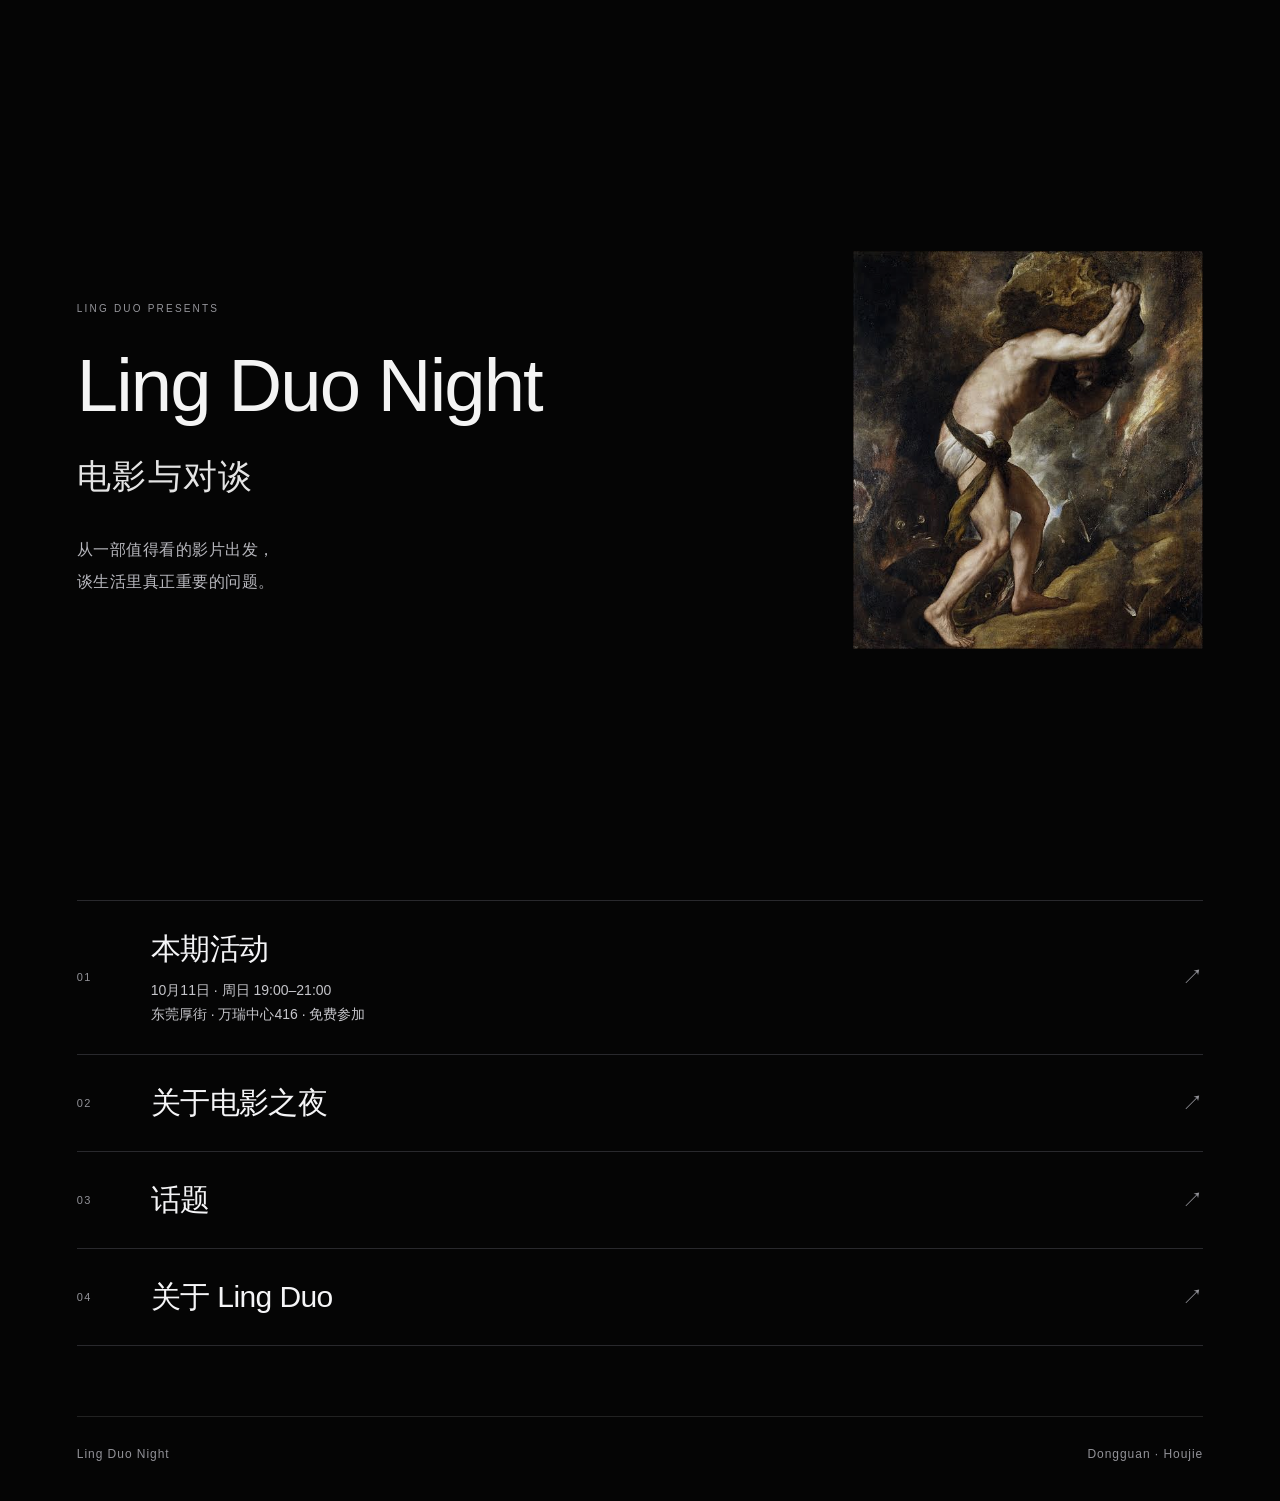
==== commit c5dc50fb: "Update About page and movie night content" ====
--- a/index.html
+++ b/index.html
@@ -1,3 +1,140 @@
 <!DOCTYPE html>
-<html lang="zh-CN"><head><meta charset="UTF-8"><meta name="viewport" content="width=device-width, initial-scale=1.0"><meta name="description" content="领舵 Ling Duo Night：公益观影与对谈，在交流中练习思考，认识同路人。"><title>电影与对谈｜Ling Duo Night</title><link rel="stylesheet" href="style.css"></head>
-<body><main class="home"><section class="hero home-hero"><div class="hero-copy"><div class="small-title">LING DUO PRESENTS</div><h1>Ling Duo Night<span>电影与对谈</span></h1><p class="intro">从一部值得看的影片出发，<br>谈生活里真正重要的问题。</p></div><figure class="home-art"><img src="images/sisyphus.JPG" alt="西西弗斯推石的绘画" fetchpriority="high"></figure></section><nav class="menu" aria-label="网站导航"><a href="signup.html" class="menu-item"><span class="number">01</span><span class="menu-copy"><span class="menu-title">本期活动</span><span class="menu-meta">10月11日 · 周日 19:00–21:00<br>东莞厚街 · 万瑞中心416 · 免费参加</span></span><span class="arrow" aria-hidden="true">↗</span></a><a href="night.html" class="menu-item"><span class="number">02</span><span class="menu-copy"><span class="menu-title">关于电影之夜</span></span><span class="arrow" aria-hidden="true">↗</span></a><a href="topics.html" class="menu-item"><span class="number">03</span><span class="menu-copy"><span class="menu-title">话题</span></span><span class="arrow" aria-hidden="true">↗</span></a><a href="gallery.html" class="menu-item"><span class="number">04</span><span class="menu-copy"><span class="menu-title">剪影</span></span><span class="arrow" aria-hidden="true">↗</span></a><a href="about.html" class="menu-item"><span class="number">05</span><span class="menu-copy"><span class="menu-title">关于 Ling Duo</span></span><span class="arrow" aria-hidden="true">↗</span></a></nav></main><footer><span>Ling Duo Night</span><span>Dongguan · Houjie</span></footer></body></html>+<html lang="zh-CN">
+
+<head>
+  <meta charset="UTF-8">
+  <meta name="viewport" content="width=device-width, initial-scale=1.0">
+
+  <title>Ling Duo Night｜电影与对谈</title>
+
+  <meta
+    name="description"
+    content="领舵公益电影之夜：每月一个主题，从一部或多部影片出发，结合生活经验深入交流。东莞厚街，免费参加。"
+  >
+
+  <link rel="stylesheet" href="style.css">
+</head>
+
+<body>
+
+  <main class="home">
+
+    <section class="hero home-hero">
+
+      <div class="hero-copy">
+
+        <div class="small-title">
+          LING DUO PRESENTS
+        </div>
+
+        <h1>
+          Ling Duo Night
+          <span>电影与对谈</span>
+        </h1>
+
+        <p class="intro">
+          从一部值得看的影片出发，<br>
+          谈生活里真正重要的问题。
+        </p>
+
+      </div>
+
+      <figure class="home-art">
+
+        <img
+          src="images/sisyphus.JPG"
+          alt="西西弗斯推石的绘画"
+          fetchpriority="high"
+        >
+
+      </figure>
+
+    </section>
+
+    <nav class="menu" aria-label="网站导航">
+
+      <a href="signup.html" class="menu-item">
+
+        <span class="number">
+          01
+        </span>
+
+        <span class="menu-copy">
+
+          <span class="menu-title">
+            本期活动
+          </span>
+
+          <span class="menu-meta">
+            10月11日 · 周日 19:00–21:00<br>
+            东莞厚街 · 万瑞中心416 · 免费参加
+          </span>
+
+        </span>
+
+        <span class="arrow" aria-hidden="true">
+          ↗
+        </span>
+
+      </a>
+
+      <a href="night.html" class="menu-item">
+
+        <span class="number">
+          02
+        </span>
+
+        <span class="menu-title">
+          关于电影之夜
+        </span>
+
+        <span class="arrow" aria-hidden="true">
+          ↗
+        </span>
+
+      </a>
+
+      <a href="topics.html" class="menu-item">
+
+        <span class="number">
+          03
+        </span>
+
+        <span class="menu-title">
+          话题
+        </span>
+
+        <span class="arrow" aria-hidden="true">
+          ↗
+        </span>
+
+      </a>
+
+      <a href="about.html" class="menu-item">
+
+        <span class="number">
+          04
+        </span>
+
+        <span class="menu-title">
+          关于 Ling Duo
+        </span>
+
+        <span class="arrow" aria-hidden="true">
+          ↗
+        </span>
+
+      </a>
+
+    </nav>
+
+  </main>
+
+  <footer>
+    <span>Ling Duo Night</span>
+    <span>Dongguan · Houjie</span>
+  </footer>
+
+</body>
+
+</html>
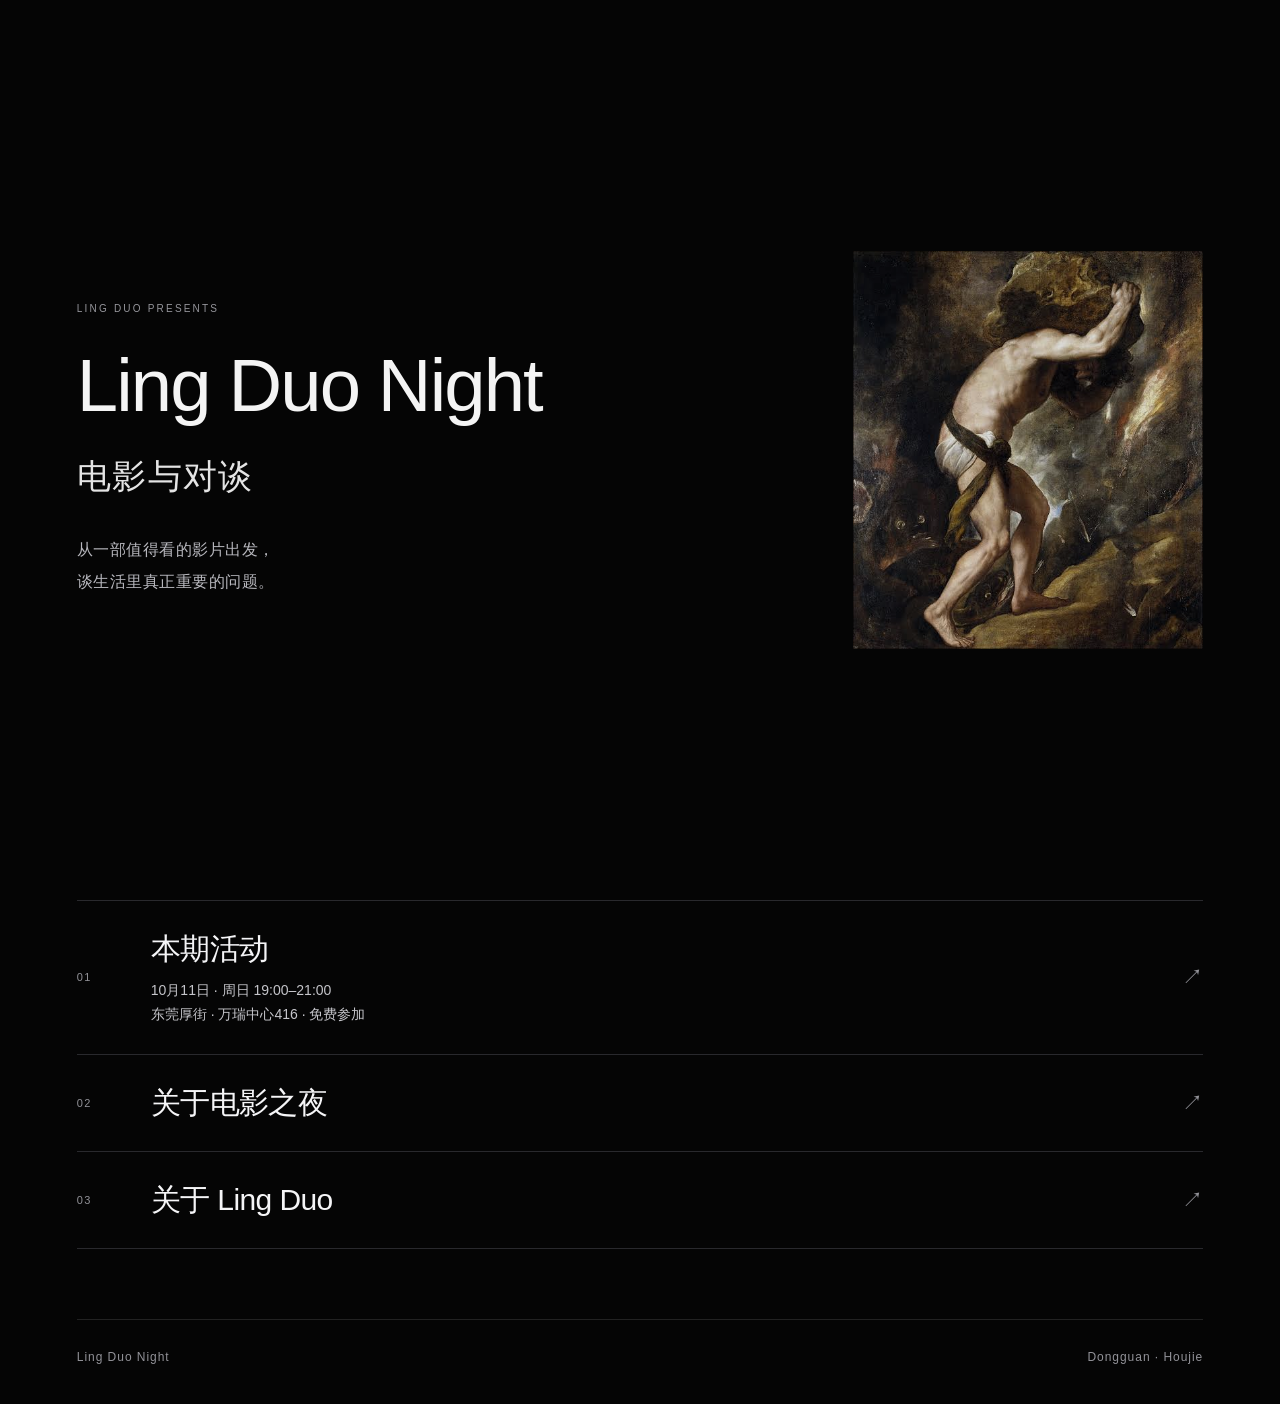
==== commit 3d708f43: "Update homepage navigation and About page" ====
--- a/index.html
+++ b/index.html
@@ -9,7 +9,7 @@
 
   <meta
     name="description"
-    content="领舵公益电影之夜：每月一个主题，从一部或多部影片出发，结合生活经验深入交流。东莞厚街，免费参加。"
+    content="领舵公益电影之夜：每月一个主题，从影片出发，谈生活里真正重要的问题。东莞厚街，免费参加。"
   >
 
   <link rel="stylesheet" href="style.css">
@@ -40,13 +40,11 @@
       </div>
 
       <figure class="home-art">
-
         <img
           src="images/sisyphus.JPG"
           alt="西西弗斯推石的绘画"
           fetchpriority="high"
         >
-
       </figure>
 
     </section>
@@ -55,9 +53,7 @@
 
       <a href="signup.html" class="menu-item">
 
-        <span class="number">
-          01
-        </span>
+        <span class="number">01</span>
 
         <span class="menu-copy">
 
@@ -72,57 +68,31 @@
 
         </span>
 
-        <span class="arrow" aria-hidden="true">
-          ↗
-        </span>
+        <span class="arrow" aria-hidden="true">↗</span>
 
       </a>
 
       <a href="night.html" class="menu-item">
 
-        <span class="number">
-          02
-        </span>
+        <span class="number">02</span>
 
         <span class="menu-title">
           关于电影之夜
         </span>
 
-        <span class="arrow" aria-hidden="true">
-          ↗
-        </span>
-
-      </a>
-
-      <a href="topics.html" class="menu-item">
-
-        <span class="number">
-          03
-        </span>
-
-        <span class="menu-title">
-          话题
-        </span>
-
-        <span class="arrow" aria-hidden="true">
-          ↗
-        </span>
+        <span class="arrow" aria-hidden="true">↗</span>
 
       </a>
 
       <a href="about.html" class="menu-item">
 
-        <span class="number">
-          04
-        </span>
+        <span class="number">03</span>
 
         <span class="menu-title">
           关于 Ling Duo
         </span>
 
-        <span class="arrow" aria-hidden="true">
-          ↗
-        </span>
+        <span class="arrow" aria-hidden="true">↗</span>
 
       </a>
 
